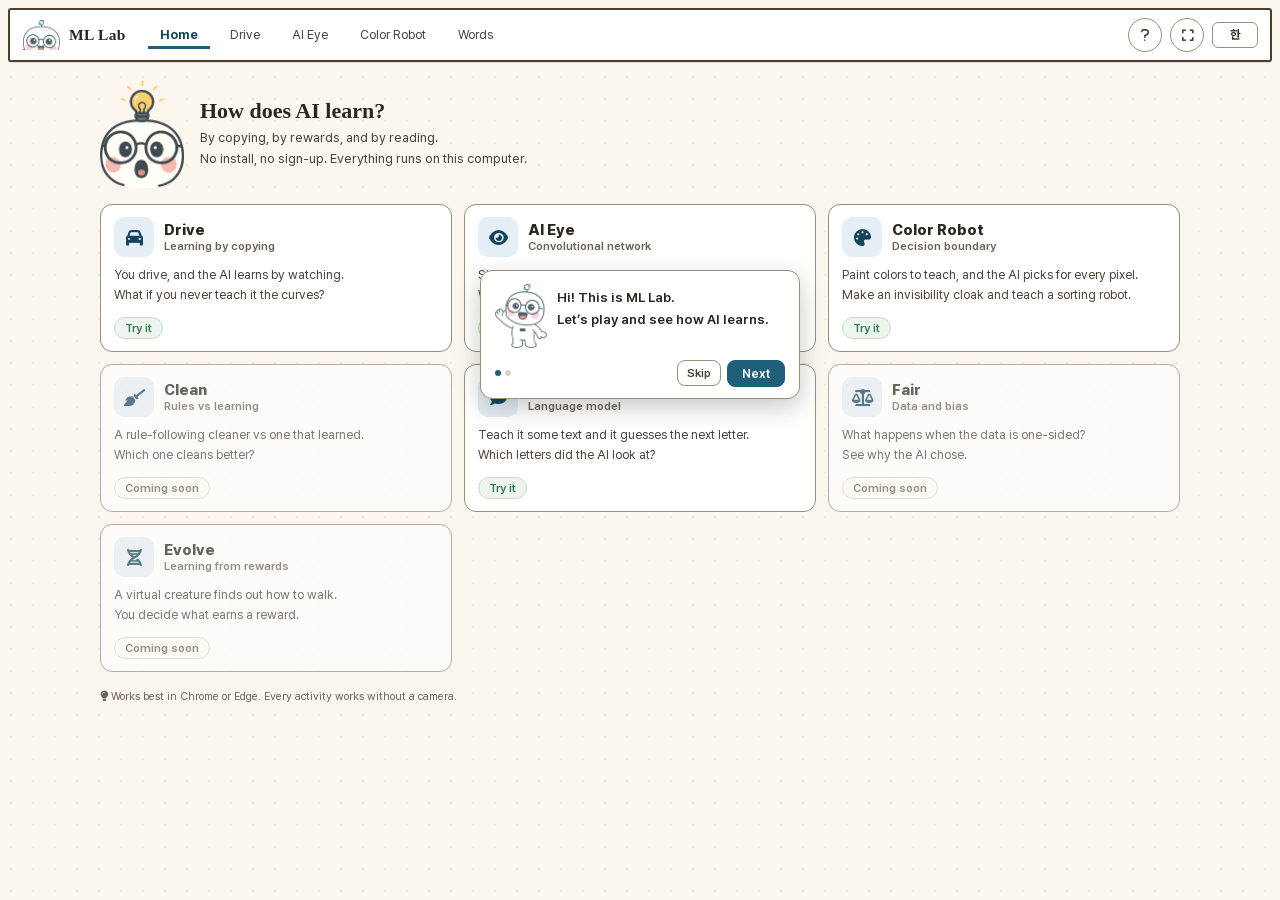
==== index.html @ a1c7fb1b "색 로봇 활동: 칠해서 가르치면 AI가 픽셀마다 골라요 (결정 경계) - 사진 위에 붓으로 종류를 칠하면 칠한 픽셀의 RGB 가 예시가 된다.   가까운 이웃(k) / 작은 신경망" ====
<!DOCTYPE html>
<html lang="ko">
<head>
<meta charset="utf-8">
<meta name="viewport" content="width=device-width,initial-scale=1">
<title>ML Lab — 홈</title>
<meta name="description" content="AI가 어떻게 배우는지 브라우저에서 바로 해 보는 수업용 웹앱이에요.">
<link rel="icon" type="image/png" href="assets/img/favicon.png">
<link rel="manifest" href="manifest.webmanifest">
<meta name="theme-color" content="#FBF7EF">
<link rel="stylesheet" href="assets/fonts/pretendard.css?v=1">
<link rel="stylesheet" href="css/all.min.css?v=1">
<link rel="stylesheet" href="css/themaker-ui.css?v=1">
<link rel="stylesheet" href="css/app.css?v=4">
</head>
<body>

<header data-tab="index.html"></header>

<div class="home">
  <div class="home-in">
    <div class="hero">
      <img src="assets/img/pibo-idea.png" alt="">
      <div>
        <h2>AI는 어떻게 배울까요?</h2>
        <p>따라 하며 배우고, 상을 받으며 배우고, 글을 읽으며 배워요.<br>
          설치도 가입도 없어요. 모든 계산은 이 컴퓨터 안에서 해요.</p>
      </div>
    </div>

    <div id="actGrid">
      <a class="pan act" href="drive.html">
        <div class="pb">
          <div class="top"><span class="ic"><i class="fa-solid fa-car"></i></span>
            <div><div class="tt">운전</div><div class="sub">따라 배우기</div></div></div>
          <div class="ds">내가 운전하면 AI가 보고 따라 배워요.<br>커브만 가르치지 않으면 어떻게 될까요?</div>
          <div class="ft"><span class="badge ok">해 보기</span></div>
        </div>
      </a>
      <a class="pan act" href="eye.html">
        <div class="pb">
          <div class="top"><span class="ic"><i class="fa-solid fa-eye"></i></span>
            <div><div class="tt">AI 눈</div><div class="sub">합성곱 신경망</div></div></div>
          <div class="ds">그림을 보여 주면 AI가 처음부터 눈을 만들어요.<br>AI는 그림에서 무엇을 찾을까요?</div>
          <div class="ft"><span class="badge ok">해 보기</span></div>
        </div>
      </a>
      <a class="pan act" href="color.html">
        <div class="pb">
          <div class="top"><span class="ic"><i class="fa-solid fa-palette"></i></span>
            <div><div class="tt">색 로봇</div><div class="sub">결정 경계</div></div></div>
          <div class="ds">색을 칠해 가르치면 AI가 픽셀마다 골라요.<br>투명 망토를 만들고, 색 고르기 로봇도 가르쳐요.</div>
          <div class="ft"><span class="badge ok">해 보기</span></div>
        </div>
      </a>
      <a class="pan act soon" href="cleaner.html">
        <div class="pb">
          <div class="top"><span class="ic"><i class="fa-solid fa-broom"></i></span>
            <div><div class="tt">청소</div><div class="sub">규칙 vs 학습</div></div></div>
          <div class="ds">규칙대로 도는 청소기와 스스로 배운 청소기.<br>누가 더 깨끗이 치울까요?</div>
          <div class="ft"><span class="badge">준비 중</span></div>
        </div>
      </a>
      <a class="pan act" href="word.html">
        <div class="pb">
          <div class="top"><span class="ic"><i class="fa-solid fa-comment-dots"></i></span>
            <div><div class="tt">문장</div><div class="sub">언어모델</div></div></div>
          <div class="ds">글을 가르치면 AI가 다음 글자를 맞혀요.<br>AI는 어느 글자를 보고 골랐을까요?</div>
          <div class="ft"><span class="badge ok">해 보기</span></div>
        </div>
      </a>
      <a class="pan act soon" href="fair.html">
        <div class="pb">
          <div class="top"><span class="ic"><i class="fa-solid fa-scale-balanced"></i></span>
            <div><div class="tt">공정</div><div class="sub">데이터와 편향</div></div></div>
          <div class="ds">한쪽 데이터만 많으면 AI는 어떻게 판단할까요?<br>AI가 고른 까닭도 봐요.</div>
          <div class="ft"><span class="badge">준비 중</span></div>
        </div>
      </a>
      <a class="pan act soon" href="evolve.html">
        <div class="pb">
          <div class="top"><span class="ic"><i class="fa-solid fa-dna"></i></span>
            <div><div class="tt">진화</div><div class="sub">상 주며 배우기</div></div></div>
          <div class="ds">가상 생물이 걷는 법을 스스로 찾아요.<br>무엇에 상을 줄지 내가 정해요.</div>
          <div class="ft"><span class="badge">준비 중</span></div>
        </div>
      </a>
    </div>

    <div class="hint home-note">
      <i class="fa-solid fa-lightbulb"></i> 크롬·엣지에서 가장 잘 돌아가요. 카메라가 없어도 모든 활동을 할 수 있어요.
    </div>
  </div>
</div>

<div id="toast"></div>

<script src="lib/nav.js?v=4"></script>
<script src="lib/i18n.js?v=4"></script>
<script src="lib/tour.js?v=4"></script>
</body>
</html>
---- assets/fonts/pretendard.css ----
/*
Copyright (c) 2021 Kil Hyung-jin, with Reserved Font Name Pretendard.
https://github.com/orioncactus/pretendard

This Font Software is licensed under the SIL Open Font License, Version 1.1.
This license is copied below, and is also available with a FAQ at:
http://scripts.sil.org/OFL
*/
/* [0] */
@font-face {
	font-family: 'Pretendard Variable';
	font-style: normal;
	font-display: swap;
	font-weight: 45 920;
	src: url(./woff2-dynamic-subset/PretendardVariable.subset.0.woff2) format('woff2-variations');
	unicode-range: U+f9ca-fa0b, U+ff03-ff05, U+ff07, U+ff0a-ff0b, U+ff0d-ff19, U+ff1b, U+ff1d, U+ff20-ff5b, U+ff5d, U+ffe0-ffe3, U+ffe5-ffe6;
}

/* [1] */
@font-face {
	font-family: 'Pretendard Variable';
	font-style: normal;
	font-display: swap;
	font-weight: 45 920;
	src: url(./woff2-dynamic-subset/PretendardVariable.subset.1.woff2) format('woff2-variations');
	unicode-range: U+d723-d728, U+d72a-d733, U+d735-d748, U+d74a-d74f, U+d752-d753, U+d755-d757, U+d75a-d75f, U+d762-d764, U+d766-d768, U+d76a-d76b, U+d76d-d76f, U+d771-d787, U+d789-d78b, U+d78d-d78f, U+d791-d797, U+d79a, U+d79c, U+d79e-d7a3, U+f900-f909, U+f90b-f92e;
}

/* [2] */
@font-face {
	font-family: 'Pretendard Variable';
	font-style: normal;
	font-display: swap;
	font-weight: 45 920;
	src: url(./woff2-dynamic-subset/PretendardVariable.subset.2.woff2) format('woff2-variations');
	unicode-range: U+d679-d68b, U+d68e-d69e, U+d6a0, U+d6a2-d6a7, U+d6a9-d6c3, U+d6c6-d6c7, U+d6c9-d6cb, U+d6cd-d6d3, U+d6d5-d6d6, U+d6d8-d6e3, U+d6e5-d6e7, U+d6e9-d6fb, U+d6fd-d717, U+d719-d71f, U+d721-d722;
}

/* [3] */
@font-face {
	font-family: 'Pretendard Variable';
	font-style: normal;
	font-display: swap;
	font-weight: 45 920;
	src: url(./woff2-dynamic-subset/PretendardVariable.subset.3.woff2) format('woff2-variations');
	unicode-range: U+d5bc-d5c7, U+d5ca-d5cb, U+d5cd-d5cf, U+d5d1-d5d7, U+d5d9-d5da, U+d5dc, U+d5de-d5e3, U+d5e6-d5e7, U+d5e9-d5eb, U+d5ed-d5f6, U+d5f8, U+d5fa-d5ff, U+d602-d603, U+d605-d607, U+d609-d60f, U+d612-d613, U+d616-d61b, U+d61d-d637, U+d63a-d63b, U+d63d-d63f, U+d641-d647, U+d64a-d64c, U+d64e-d653, U+d656-d657, U+d659-d65b, U+d65d-d666, U+d668, U+d66a-d678;
}

/* [4] */
@font-face {
	font-family: 'Pretendard Variable';
	font-style: normal;
	font-display: swap;
	font-weight: 45 920;
	src: url(./woff2-dynamic-subset/PretendardVariable.subset.4.woff2) format('woff2-variations');
	unicode-range: U+d507, U+d509-d50b, U+d50d-d513, U+d515-d53b, U+d53e-d53f, U+d541-d543, U+d545-d54c, U+d54e, U+d550, U+d552-d557, U+d55a-d55b, U+d55d-d55f, U+d561-d564, U+d566-d567, U+d56a, U+d56c, U+d56e-d573, U+d576-d577, U+d579-d583, U+d585-d586, U+d58a-d5a4, U+d5a6-d5bb;
}

/* [5] */
@font-face {
	font-family: 'Pretendard Variable';
	font-style: normal;
	font-display: swap;
	font-weight: 45 920;
	src: url(./woff2-dynamic-subset/PretendardVariable.subset.5.woff2) format('woff2-variations');
	unicode-range: U+d464-d477, U+d47a-d47b, U+d47d-d47f, U+d481-d487, U+d489-d48a, U+d48c, U+d48e-d4e7, U+d4e9-d503, U+d505-d506;
}

/* [6] */
@font-face {
	font-family: 'Pretendard Variable';
	font-style: normal;
	font-display: swap;
	font-weight: 45 920;
	src: url(./woff2-dynamic-subset/PretendardVariable.subset.6.woff2) format('woff2-variations');
	unicode-range: U+d3bf-d3c7, U+d3ca-d3cf, U+d3d1-d3eb, U+d3ee-d3ef, U+d3f1-d3f3, U+d3f5-d3fb, U+d3fd-d400, U+d402-d45b, U+d45d-d463;
}

/* [7] */
@font-face {
	font-family: 'Pretendard Variable';
	font-style: normal;
	font-display: swap;
	font-weight: 45 920;
	src: url(./woff2-dynamic-subset/PretendardVariable.subset.7.woff2) format('woff2-variations');
	unicode-range: U+d2ff, U+d302-d304, U+d306-d30b, U+d30f, U+d311-d313, U+d315-d31b, U+d31e, U+d322-d324, U+d326-d327, U+d32a-d32b, U+d32d-d32f, U+d331-d337, U+d339-d33c, U+d33e-d37b, U+d37e-d37f, U+d381-d383, U+d385-d38b, U+d38e-d390, U+d392-d397, U+d39a-d39b, U+d39d-d39f, U+d3a1-d3a7, U+d3a9-d3aa, U+d3ac, U+d3ae-d3b3, U+d3b5-d3b7, U+d3b9-d3bb, U+d3bd-d3be;
}

/* [8] */
@font-face {
	font-family: 'Pretendard Variable';
	font-style: normal;
	font-display: swap;
	font-weight: 45 920;
	src: url(./woff2-dynamic-subset/PretendardVariable.subset.8.woff2) format('woff2-variations');
	unicode-range: U+d257-d27f, U+d281-d29b, U+d29d-d29f, U+d2a1-d2ab, U+d2ad-d2b7, U+d2ba-d2bb, U+d2bd-d2bf, U+d2c1-d2c7, U+d2c9-d2ef, U+d2f2-d2f3, U+d2f5-d2f7, U+d2f9-d2fe;
}

/* [9] */
@font-face {
	font-family: 'Pretendard Variable';
	font-style: normal;
	font-display: swap;
	font-weight: 45 920;
	src: url(./woff2-dynamic-subset/PretendardVariable.subset.9.woff2) format('woff2-variations');
	unicode-range: U+d1b4, U+d1b6-d1f3, U+d1f5-d22b, U+d22e-d22f, U+d231-d233, U+d235-d23b, U+d23d-d240, U+d242-d256;
}

/* [10] */
@font-face {
	font-family: 'Pretendard Variable';
	font-style: normal;
	font-display: swap;
	font-weight: 45 920;
	src: url(./woff2-dynamic-subset/PretendardVariable.subset.10.woff2) format('woff2-variations');
	unicode-range: U+d105-d12f, U+d132-d133, U+d135-d137, U+d139-d13f, U+d141-d142, U+d144, U+d146-d14b, U+d14e-d14f, U+d151-d153, U+d155-d15b, U+d15e-d187, U+d189-d19f, U+d1a2-d1a3, U+d1a5-d1a7, U+d1a9-d1af, U+d1b2-d1b3;
}

/* [11] */
@font-face {
	font-family: 'Pretendard Variable';
	font-style: normal;
	font-display: swap;
	font-weight: 45 920;
	src: url(./woff2-dynamic-subset/PretendardVariable.subset.11.woff2) format('woff2-variations');
	unicode-range: U+d04b-d04f, U+d051-d057, U+d059-d06b, U+d06d-d06f, U+d071-d073, U+d075-d07b, U+d07e-d0a3, U+d0a6-d0a7, U+d0a9-d0ab, U+d0ad-d0b3, U+d0b6, U+d0b8, U+d0ba-d0bf, U+d0c2-d0c3, U+d0c5-d0c7, U+d0c9-d0cf, U+d0d2, U+d0d6-d0db, U+d0de-d0df, U+d0e1-d0e3, U+d0e5-d0eb, U+d0ee-d0f0, U+d0f2-d104;
}

/* [12] */
@font-face {
	font-family: 'Pretendard Variable';
	font-style: normal;
	font-display: swap;
	font-weight: 45 920;
	src: url(./woff2-dynamic-subset/PretendardVariable.subset.12.woff2) format('woff2-variations');
	unicode-range: U+cfa2-cfc3, U+cfc5-cfdf, U+cfe2-cfe3, U+cfe5-cfe7, U+cfe9-cff4, U+cff6-cffb, U+cffd-cfff, U+d001-d003, U+d005-d017, U+d019-d033, U+d036-d037, U+d039-d03b, U+d03d-d04a;
}

/* [13] */
@font-face {
	font-family: 'Pretendard Variable';
	font-style: normal;
	font-display: swap;
	font-weight: 45 920;
	src: url(./woff2-dynamic-subset/PretendardVariable.subset.13.woff2) format('woff2-variations');
	unicode-range: U+cef0-cef3, U+cef6, U+cef9-ceff, U+cf01-cf03, U+cf05-cf07, U+cf09-cf0f, U+cf11-cf12, U+cf14-cf1b, U+cf1d-cf1f, U+cf21-cf2f, U+cf31-cf53, U+cf56-cf57, U+cf59-cf5b, U+cf5d-cf63, U+cf66, U+cf68, U+cf6a-cf6f, U+cf71-cf84, U+cf86-cf8b, U+cf8d-cfa1;
}

/* [14] */
@font-face {
	font-family: 'Pretendard Variable';
	font-style: normal;
	font-display: swap;
	font-weight: 45 920;
	src: url(./woff2-dynamic-subset/PretendardVariable.subset.14.woff2) format('woff2-variations');
	unicode-range: U+ce3c-ce57, U+ce5a-ce5b, U+ce5d-ce5f, U+ce61-ce67, U+ce6a, U+ce6c, U+ce6e-ce73, U+ce76-ce77, U+ce79-ce7b, U+ce7d-ce83, U+ce85-ce88, U+ce8a-ce8f, U+ce91-ce93, U+ce95-ce97, U+ce99-ce9f, U+cea2, U+cea4-ceab, U+cead-cee3, U+cee6-cee7, U+cee9-ceeb, U+ceed-ceef;
}

/* [15] */
@font-face {
	font-family: 'Pretendard Variable';
	font-style: normal;
	font-display: swap;
	font-weight: 45 920;
	src: url(./woff2-dynamic-subset/PretendardVariable.subset.15.woff2) format('woff2-variations');
	unicode-range: U+cd92-cd93, U+cd96-cd97, U+cd99-cd9b, U+cd9d-cda3, U+cda6-cda8, U+cdaa-cdaf, U+cdb1-cdc3, U+cdc5-cdcb, U+cdcd-cde7, U+cde9-ce03, U+ce05-ce1f, U+ce22-ce34, U+ce36-ce3b;
}

/* [16] */
@font-face {
	font-family: 'Pretendard Variable';
	font-style: normal;
	font-display: swap;
	font-weight: 45 920;
	src: url(./woff2-dynamic-subset/PretendardVariable.subset.16.woff2) format('woff2-variations');
	unicode-range: U+ccef-cd07, U+cd0a-cd0b, U+cd0d-cd1a, U+cd1c, U+cd1e-cd2b, U+cd2d-cd5b, U+cd5d-cd77, U+cd79-cd91;
}

/* [17] */
@font-face {
	font-family: 'Pretendard Variable';
	font-style: normal;
	font-display: swap;
	font-weight: 45 920;
	src: url(./woff2-dynamic-subset/PretendardVariable.subset.17.woff2) format('woff2-variations');
	unicode-range: U+cc3f-cc43, U+cc46-cc47, U+cc49-cc4b, U+cc4d-cc53, U+cc55-cc58, U+cc5a-cc5f, U+cc61-cc97, U+cc9a-cc9b, U+cc9d-cc9f, U+cca1-cca7, U+ccaa, U+ccac, U+ccae-ccb3, U+ccb6-ccb7, U+ccb9-ccbb, U+ccbd-cccf, U+ccd1-cce3, U+cce5-ccee;
}

/* [18] */
@font-face {
	font-family: 'Pretendard Variable';
	font-style: normal;
	font-display: swap;
	font-weight: 45 920;
	src: url(./woff2-dynamic-subset/PretendardVariable.subset.18.woff2) format('woff2-variations');
	unicode-range: U+cb91-cbd3, U+cbd5-cbe3, U+cbe5-cc0b, U+cc0e-cc0f, U+cc11-cc13, U+cc15-cc1b, U+cc1d-cc20, U+cc23-cc27, U+cc2a-cc2b, U+cc2d, U+cc2f, U+cc31-cc37, U+cc3a, U+cc3c;
}

/* [19] */
@font-face {
	font-family: 'Pretendard Variable';
	font-style: normal;
	font-display: swap;
	font-weight: 45 920;
	src: url(./woff2-dynamic-subset/PretendardVariable.subset.19.woff2) format('woff2-variations');
	unicode-range: U+caf4-cb47, U+cb4a-cb90;
}

/* [20] */
@font-face {
	font-family: 'Pretendard Variable';
	font-style: normal;
	font-display: swap;
	font-weight: 45 920;
	src: url(./woff2-dynamic-subset/PretendardVariable.subset.20.woff2) format('woff2-variations');
	unicode-range: U+ca4a-ca4b, U+ca4e-ca4f, U+ca51-ca53, U+ca55-ca5b, U+ca5d-ca60, U+ca62-ca83, U+ca85-cabb, U+cabe-cabf, U+cac1-cac3, U+cac5-cacb, U+cacd-cad0, U+cad2, U+cad4-cad8, U+cada-caf3;
}

/* [21] */
@font-face {
	font-family: 'Pretendard Variable';
	font-style: normal;
	font-display: swap;
	font-weight: 45 920;
	src: url(./woff2-dynamic-subset/PretendardVariable.subset.21.woff2) format('woff2-variations');
	unicode-range: U+c996-c997, U+c99a-c99c, U+c99e-c9bf, U+c9c2-c9c3, U+c9c5-c9c7, U+c9c9-c9cf, U+c9d2, U+c9d4, U+c9d7-c9d8, U+c9db, U+c9de-c9df, U+c9e1-c9e3, U+c9e5-c9e6, U+c9e8-c9eb, U+c9ee-c9f0, U+c9f2-c9f7, U+c9f9-ca0b, U+ca0d-ca28, U+ca2a-ca49;
}

/* [22] */
@font-face {
	font-family: 'Pretendard Variable';
	font-style: normal;
	font-display: swap;
	font-weight: 45 920;
	src: url(./woff2-dynamic-subset/PretendardVariable.subset.22.woff2) format('woff2-variations');
	unicode-range: U+c8e9-c8f4, U+c8f6-c8fb, U+c8fe-c8ff, U+c901-c903, U+c905-c90b, U+c90e-c910, U+c912-c917, U+c919-c92b, U+c92d-c94f, U+c951-c953, U+c955-c96b, U+c96d-c973, U+c975-c987, U+c98a-c98b, U+c98d-c98f, U+c991-c995;
}

/* [23] */
@font-face {
	font-family: 'Pretendard Variable';
	font-style: normal;
	font-display: swap;
	font-weight: 45 920;
	src: url(./woff2-dynamic-subset/PretendardVariable.subset.23.woff2) format('woff2-variations');
	unicode-range: U+c841-c84b, U+c84d-c86f, U+c872-c873, U+c875-c877, U+c879-c87f, U+c882-c884, U+c887-c88a, U+c88d-c8c3, U+c8c5-c8df, U+c8e1-c8e8;
}

/* [24] */
@font-face {
	font-family: 'Pretendard Variable';
	font-style: normal;
	font-display: swap;
	font-weight: 45 920;
	src: url(./woff2-dynamic-subset/PretendardVariable.subset.24.woff2) format('woff2-variations');
	unicode-range: U+c779-c77b, U+c77e-c782, U+c786, U+c78b, U+c78d, U+c78f, U+c792-c793, U+c795, U+c797, U+c799-c79f, U+c7a2, U+c7a7-c7ab, U+c7ae-c7bb, U+c7bd-c7c0, U+c7c2-c7c7, U+c7c9-c7dc, U+c7de-c7ff, U+c802-c803, U+c805-c807, U+c809, U+c80b-c80f, U+c812, U+c814, U+c817-c81b, U+c81e-c81f, U+c821-c823, U+c825-c82e, U+c830-c837, U+c839-c83b, U+c83d-c840;
}

/* [25] */
@font-face {
	font-family: 'Pretendard Variable';
	font-style: normal;
	font-display: swap;
	font-weight: 45 920;
	src: url(./woff2-dynamic-subset/PretendardVariable.subset.25.woff2) format('woff2-variations');
	unicode-range: U+c6bb-c6bf, U+c6c2, U+c6c4, U+c6c6-c6cb, U+c6ce-c6cf, U+c6d1-c6d3, U+c6d5-c6db, U+c6dd-c6df, U+c6e1-c6e7, U+c6e9-c6eb, U+c6ed-c6ef, U+c6f1-c6f8, U+c6fa-c703, U+c705-c707, U+c709-c70b, U+c70d-c716, U+c718, U+c71a-c71f, U+c722-c723, U+c725-c727, U+c729-c734, U+c736-c73b, U+c73e-c73f, U+c741-c743, U+c745-c74b, U+c74e-c750, U+c752-c757, U+c759-c773, U+c776-c777;
}

/* [26] */
@font-face {
	font-family: 'Pretendard Variable';
	font-style: normal;
	font-display: swap;
	font-weight: 45 920;
	src: url(./woff2-dynamic-subset/PretendardVariable.subset.26.woff2) format('woff2-variations');
	unicode-range: U+c5f5-c5fb, U+c5fe, U+c602-c605, U+c607, U+c609-c60f, U+c611-c61a, U+c61c-c623, U+c626-c627, U+c629-c62b, U+c62d, U+c62f-c632, U+c636, U+c638, U+c63a-c63f, U+c642-c643, U+c645-c647, U+c649-c652, U+c656-c65b, U+c65d-c65f, U+c661-c663, U+c665-c677, U+c679-c67b, U+c67d-c693, U+c696-c697, U+c699-c69b, U+c69d-c6a3, U+c6a6, U+c6a8, U+c6aa-c6af, U+c6b2-c6b3, U+c6b5-c6b7, U+c6b9-c6ba;
}

/* [27] */
@font-face {
	font-family: 'Pretendard Variable';
	font-style: normal;
	font-display: swap;
	font-weight: 45 920;
	src: url(./woff2-dynamic-subset/PretendardVariable.subset.27.woff2) format('woff2-variations');
	unicode-range: U+c517-c527, U+c52a-c52b, U+c52d-c52f, U+c531-c538, U+c53a, U+c53c, U+c53e-c543, U+c546-c547, U+c54b, U+c54d-c552, U+c556, U+c55a-c55b, U+c55d, U+c55f, U+c562-c563, U+c565-c567, U+c569-c56f, U+c572, U+c574, U+c576-c57b, U+c57e-c57f, U+c581-c583, U+c585-c586, U+c588-c58b, U+c58e, U+c590, U+c592-c596, U+c599-c5b3, U+c5b6-c5b7, U+c5ba, U+c5be-c5c3, U+c5ca-c5cb, U+c5cd, U+c5cf, U+c5d2-c5d3, U+c5d5-c5d7, U+c5d9-c5df, U+c5e1-c5e2, U+c5e4, U+c5e6-c5eb, U+c5ef, U+c5f1-c5f3;
}

/* [28] */
@font-face {
	font-family: 'Pretendard Variable';
	font-style: normal;
	font-display: swap;
	font-weight: 45 920;
	src: url(./woff2-dynamic-subset/PretendardVariable.subset.28.woff2) format('woff2-variations');
	unicode-range: U+c475-c4ef, U+c4f2-c4f3, U+c4f5-c4f7, U+c4f9-c4ff, U+c502-c50b, U+c50d-c516;
}

/* [29] */
@font-face {
	font-family: 'Pretendard Variable';
	font-style: normal;
	font-display: swap;
	font-weight: 45 920;
	src: url(./woff2-dynamic-subset/PretendardVariable.subset.29.woff2) format('woff2-variations');
	unicode-range: U+c3d0-c3d7, U+c3da-c3db, U+c3dd-c3de, U+c3e1-c3ec, U+c3ee-c3f3, U+c3f5-c42b, U+c42d-c463, U+c466-c474;
}

/* [30] */
@font-face {
	font-family: 'Pretendard Variable';
	font-style: normal;
	font-display: swap;
	font-weight: 45 920;
	src: url(./woff2-dynamic-subset/PretendardVariable.subset.30.woff2) format('woff2-variations');
	unicode-range: U+c32b-c367, U+c36a-c36b, U+c36d-c36f, U+c371-c377, U+c37a-c37b, U+c37e-c383, U+c385-c387, U+c389-c3cf;
}

/* [31] */
@font-face {
	font-family: 'Pretendard Variable';
	font-style: normal;
	font-display: swap;
	font-weight: 45 920;
	src: url(./woff2-dynamic-subset/PretendardVariable.subset.31.woff2) format('woff2-variations');
	unicode-range: U+c26a-c26b, U+c26d-c26f, U+c271-c273, U+c275-c27b, U+c27e-c287, U+c289-c28f, U+c291-c297, U+c299-c29a, U+c29c-c2a3, U+c2a5-c2a7, U+c2a9-c2ab, U+c2ad-c2b3, U+c2b6, U+c2b8, U+c2ba-c2bb, U+c2bd-c2db, U+c2de-c2df, U+c2e1-c2e2, U+c2e5-c2ea, U+c2ee, U+c2f0, U+c2f2-c2f5, U+c2f7, U+c2fa-c2fb, U+c2fd-c2ff, U+c301-c307, U+c309-c30c, U+c30e-c312, U+c315-c323, U+c325-c328, U+c32a;
}

/* [32] */
@font-face {
	font-family: 'Pretendard Variable';
	font-style: normal;
	font-display: swap;
	font-weight: 45 920;
	src: url(./woff2-dynamic-subset/PretendardVariable.subset.32.woff2) format('woff2-variations');
	unicode-range: U+c1bc-c1c3, U+c1c5-c1df, U+c1e1-c1fb, U+c1fd-c203, U+c205-c20c, U+c20e, U+c210-c217, U+c21a-c21b, U+c21d-c21e, U+c221-c227, U+c229-c22a, U+c22c, U+c22e, U+c230, U+c233-c24f, U+c251-c257, U+c259-c269;
}

/* [33] */
@font-face {
	font-family: 'Pretendard Variable';
	font-style: normal;
	font-display: swap;
	font-weight: 45 920;
	src: url(./woff2-dynamic-subset/PretendardVariable.subset.33.woff2) format('woff2-variations');
	unicode-range: U+c101-c11b, U+c11f, U+c121-c123, U+c125-c12b, U+c12e, U+c132-c137, U+c13a-c13b, U+c13d-c13f, U+c141-c147, U+c14a, U+c14c-c153, U+c155-c157, U+c159-c15b, U+c15d-c166, U+c169-c16f, U+c171-c177, U+c179-c18b, U+c18e-c18f, U+c191-c193, U+c195-c19b, U+c19d-c19e, U+c1a0, U+c1a2-c1a4, U+c1a6-c1bb;
}

/* [34] */
@font-face {
	font-family: 'Pretendard Variable';
	font-style: normal;
	font-display: swap;
	font-weight: 45 920;
	src: url(./woff2-dynamic-subset/PretendardVariable.subset.34.woff2) format('woff2-variations');
	unicode-range: U+c049-c057, U+c059-c05b, U+c05d-c05f, U+c061-c067, U+c069-c08f, U+c091-c0ab, U+c0ae-c0af, U+c0b1-c0b3, U+c0b5, U+c0b7-c0bb, U+c0be, U+c0c2-c0c7, U+c0ca-c0cb, U+c0cd-c0cf, U+c0d1-c0d7, U+c0d9-c0da, U+c0dc, U+c0de-c0e3, U+c0e5-c0eb, U+c0ed-c0f3, U+c0f6, U+c0f8, U+c0fa-c0ff;
}

/* [35] */
@font-face {
	font-family: 'Pretendard Variable';
	font-style: normal;
	font-display: swap;
	font-weight: 45 920;
	src: url(./woff2-dynamic-subset/PretendardVariable.subset.35.woff2) format('woff2-variations');
	unicode-range: U+bfa7-bfaf, U+bfb1-bfc4, U+bfc6-bfcb, U+bfce-bfcf, U+bfd1-bfd3, U+bfd5-bfdb, U+bfdd-c048;
}

/* [36] */
@font-face {
	font-family: 'Pretendard Variable';
	font-style: normal;
	font-display: swap;
	font-weight: 45 920;
	src: url(./woff2-dynamic-subset/PretendardVariable.subset.36.woff2) format('woff2-variations');
	unicode-range: U+bf07, U+bf09-bf3f, U+bf41-bf4f, U+bf52-bf54, U+bf56-bfa6;
}

/* [37] */
@font-face {
	font-family: 'Pretendard Variable';
	font-style: normal;
	font-display: swap;
	font-weight: 45 920;
	src: url(./woff2-dynamic-subset/PretendardVariable.subset.37.woff2) format('woff2-variations');
	unicode-range: U+be56, U+be58, U+be5c-be5f, U+be62-be63, U+be65-be67, U+be69-be74, U+be76-be7b, U+be7e-be7f, U+be81-be8e, U+be90, U+be92-bea7, U+bea9-becf, U+bed2-bed3, U+bed5-bed6, U+bed9-bee3, U+bee6-bf06;
}

/* [38] */
@font-face {
	font-family: 'Pretendard Variable';
	font-style: normal;
	font-display: swap;
	font-weight: 45 920;
	src: url(./woff2-dynamic-subset/PretendardVariable.subset.38.woff2) format('woff2-variations');
	unicode-range: U+bdb0-bdd3, U+bdd5-bdef, U+bdf1-be0b, U+be0d-be0f, U+be11-be13, U+be15-be43, U+be46-be47, U+be49-be4b, U+be4d-be53;
}

/* [39] */
@font-face {
	font-family: 'Pretendard Variable';
	font-style: normal;
	font-display: swap;
	font-weight: 45 920;
	src: url(./woff2-dynamic-subset/PretendardVariable.subset.39.woff2) format('woff2-variations');
	unicode-range: U+bd03, U+bd06, U+bd08, U+bd0a-bd0f, U+bd11-bd22, U+bd25-bd47, U+bd49-bd58, U+bd5a-bd7f, U+bd82-bd83, U+bd85-bd87, U+bd8a-bd8f, U+bd91-bd92, U+bd94, U+bd96-bd98, U+bd9a-bdaf;
}

/* [40] */
@font-face {
	font-family: 'Pretendard Variable';
	font-style: normal;
	font-display: swap;
	font-weight: 45 920;
	src: url(./woff2-dynamic-subset/PretendardVariable.subset.40.woff2) format('woff2-variations');
	unicode-range: U+bc4e-bc83, U+bc86-bc87, U+bc89-bc8b, U+bc8d-bc93, U+bc96, U+bc98, U+bc9b-bc9f, U+bca2-bca3, U+bca5-bca7, U+bca9-bcb2, U+bcb4-bcbb, U+bcbe-bcbf, U+bcc1-bcc3, U+bcc5-bccc, U+bcce-bcd0, U+bcd2-bcd4, U+bcd6-bcf3, U+bcf7, U+bcf9-bcfb, U+bcfd-bd02;
}

/* [41] */
@font-face {
	font-family: 'Pretendard Variable';
	font-style: normal;
	font-display: swap;
	font-weight: 45 920;
	src: url(./woff2-dynamic-subset/PretendardVariable.subset.41.woff2) format('woff2-variations');
	unicode-range: U+bb90-bba3, U+bba5-bbab, U+bbad-bbbf, U+bbc1-bbf7, U+bbfa-bbfb, U+bbfd-bbfe, U+bc01-bc07, U+bc09-bc0a, U+bc0e, U+bc10, U+bc12-bc13, U+bc17, U+bc19-bc1a, U+bc1e, U+bc20-bc23, U+bc26, U+bc28, U+bc2a-bc2c, U+bc2e-bc2f, U+bc32-bc33, U+bc35-bc37, U+bc39-bc3f, U+bc41-bc42, U+bc44, U+bc46-bc48, U+bc4a-bc4d;
}

/* [42] */
@font-face {
	font-family: 'Pretendard Variable';
	font-style: normal;
	font-display: swap;
	font-weight: 45 920;
	src: url(./woff2-dynamic-subset/PretendardVariable.subset.42.woff2) format('woff2-variations');
	unicode-range: U+bae6-bafb, U+bafd-bb17, U+bb19-bb33, U+bb37, U+bb39-bb3a, U+bb3d-bb43, U+bb45-bb46, U+bb48, U+bb4a-bb4f, U+bb51-bb53, U+bb55-bb57, U+bb59-bb62, U+bb64-bb8f;
}

/* [43] */
@font-face {
	font-family: 'Pretendard Variable';
	font-style: normal;
	font-display: swap;
	font-weight: 45 920;
	src: url(./woff2-dynamic-subset/PretendardVariable.subset.43.woff2) format('woff2-variations');
	unicode-range: U+ba30-ba37, U+ba3a-ba3b, U+ba3d-ba3f, U+ba41-ba47, U+ba49-ba4a, U+ba4c, U+ba4e-ba53, U+ba56-ba57, U+ba59-ba5b, U+ba5d-ba63, U+ba65-ba66, U+ba68-ba6f, U+ba71-ba73, U+ba75-ba77, U+ba79-ba84, U+ba86, U+ba88-baa7, U+baaa, U+baad-baaf, U+bab1-bab7, U+baba, U+babc, U+babe-bae5;
}

/* [44] */
@font-face {
	font-family: 'Pretendard Variable';
	font-style: normal;
	font-display: swap;
	font-weight: 45 920;
	src: url(./woff2-dynamic-subset/PretendardVariable.subset.44.woff2) format('woff2-variations');
	unicode-range: U+b96e-b973, U+b976-b977, U+b979-b97b, U+b97d-b983, U+b986, U+b988, U+b98a-b98d, U+b98f-b9ab, U+b9ae-b9af, U+b9b1-b9b3, U+b9b5-b9bb, U+b9be, U+b9c0, U+b9c2-b9c7, U+b9ca-b9cb, U+b9cd, U+b9d2-b9d7, U+b9da, U+b9dc, U+b9df-b9e0, U+b9e2, U+b9e6-b9e7, U+b9e9-b9f3, U+b9f6, U+b9f8, U+b9fb-ba2f;
}

/* [45] */
@font-face {
	font-family: 'Pretendard Variable';
	font-style: normal;
	font-display: swap;
	font-weight: 45 920;
	src: url(./woff2-dynamic-subset/PretendardVariable.subset.45.woff2) format('woff2-variations');
	unicode-range: U+b8bf-b8cb, U+b8cd-b8e0, U+b8e2-b8e7, U+b8ea-b8eb, U+b8ed-b8ef, U+b8f1-b8f7, U+b8fa, U+b8fc, U+b8fe-b903, U+b905-b917, U+b919-b91f, U+b921-b93b, U+b93d-b957, U+b95a-b95b, U+b95d-b95f, U+b961-b967, U+b969-b96c;
}

/* [46] */
@font-face {
	font-family: 'Pretendard Variable';
	font-style: normal;
	font-display: swap;
	font-weight: 45 920;
	src: url(./woff2-dynamic-subset/PretendardVariable.subset.46.woff2) format('woff2-variations');
	unicode-range: U+b80d-b80f, U+b811-b817, U+b81a, U+b81c-b823, U+b826-b827, U+b829-b82b, U+b82d-b833, U+b836, U+b83a-b83f, U+b841-b85b, U+b85e-b85f, U+b861-b863, U+b865-b86b, U+b86e, U+b870, U+b872-b8af, U+b8b1-b8be;
}

/* [47] */
@font-face {
	font-family: 'Pretendard Variable';
	font-style: normal;
	font-display: swap;
	font-weight: 45 920;
	src: url(./woff2-dynamic-subset/PretendardVariable.subset.47.woff2) format('woff2-variations');
	unicode-range: U+b74d-b75f, U+b761-b763, U+b765-b774, U+b776-b77b, U+b77e-b77f, U+b781-b783, U+b785-b78b, U+b78e, U+b792-b796, U+b79a-b79b, U+b79d-b7a7, U+b7aa, U+b7ae-b7b3, U+b7b6-b7c8, U+b7ca-b7eb, U+b7ee-b7ef, U+b7f1-b7f3, U+b7f5-b7fb, U+b7fe, U+b802-b806, U+b80a-b80b;
}

/* [48] */
@font-face {
	font-family: 'Pretendard Variable';
	font-style: normal;
	font-display: swap;
	font-weight: 45 920;
	src: url(./woff2-dynamic-subset/PretendardVariable.subset.48.woff2) format('woff2-variations');
	unicode-range: U+b6a7-b6aa, U+b6ac-b6b0, U+b6b2-b6ef, U+b6f1-b727, U+b72a-b72b, U+b72d-b72e, U+b731-b737, U+b739-b73a, U+b73c-b743, U+b745-b74c;
}

/* [49] */
@font-face {
	font-family: 'Pretendard Variable';
	font-style: normal;
	font-display: swap;
	font-weight: 45 920;
	src: url(./woff2-dynamic-subset/PretendardVariable.subset.49.woff2) format('woff2-variations');
	unicode-range: U+b605-b60f, U+b612-b617, U+b619-b624, U+b626-b69b, U+b69e-b6a3, U+b6a5-b6a6;
}

/* [50] */
@font-face {
	font-family: 'Pretendard Variable';
	font-style: normal;
	font-display: swap;
	font-weight: 45 920;
	src: url(./woff2-dynamic-subset/PretendardVariable.subset.50.woff2) format('woff2-variations');
	unicode-range: U+b55f, U+b562-b583, U+b585-b59f, U+b5a2-b5a3, U+b5a5-b5a7, U+b5a9-b5b2, U+b5b5-b5ba, U+b5bd-b604;
}

/* [51] */
@font-face {
	font-family: 'Pretendard Variable';
	font-style: normal;
	font-display: swap;
	font-weight: 45 920;
	src: url(./woff2-dynamic-subset/PretendardVariable.subset.51.woff2) format('woff2-variations');
	unicode-range: U+b4a5-b4b6, U+b4b8-b4bf, U+b4c1-b4c7, U+b4c9-b4db, U+b4de-b4df, U+b4e1-b4e2, U+b4e5-b4eb, U+b4ee, U+b4f0, U+b4f2-b513, U+b516-b517, U+b519-b51a, U+b51d-b523, U+b526, U+b528, U+b52b-b52f, U+b532-b533, U+b535-b537, U+b539-b53f, U+b541-b544, U+b546-b54b, U+b54d-b54f, U+b551-b55b, U+b55d-b55e;
}

/* [52] */
@font-face {
	font-family: 'Pretendard Variable';
	font-style: normal;
	font-display: swap;
	font-weight: 45 920;
	src: url(./woff2-dynamic-subset/PretendardVariable.subset.52.woff2) format('woff2-variations');
	unicode-range: U+b3f8-b3fb, U+b3fd-b40f, U+b411-b417, U+b419-b41b, U+b41d-b41f, U+b421-b427, U+b42a-b42b, U+b42d-b44f, U+b452-b453, U+b455-b457, U+b459-b45f, U+b462-b464, U+b466-b46b, U+b46d-b47f, U+b481-b4a3;
}

/* [53] */
@font-face {
	font-family: 'Pretendard Variable';
	font-style: normal;
	font-display: swap;
	font-weight: 45 920;
	src: url(./woff2-dynamic-subset/PretendardVariable.subset.53.woff2) format('woff2-variations');
	unicode-range: U+b342-b353, U+b356-b357, U+b359-b35b, U+b35d-b35e, U+b360-b363, U+b366, U+b368, U+b36a-b36d, U+b36f, U+b372-b373, U+b375-b377, U+b379-b37f, U+b381-b382, U+b384, U+b386-b38b, U+b38d-b3c3, U+b3c6-b3c7, U+b3c9-b3ca, U+b3cd-b3d3, U+b3d6, U+b3d8, U+b3da-b3f7;
}

/* [54] */
@font-face {
	font-family: 'Pretendard Variable';
	font-style: normal;
	font-display: swap;
	font-weight: 45 920;
	src: url(./woff2-dynamic-subset/PretendardVariable.subset.54.woff2) format('woff2-variations');
	unicode-range: U+b27c-b283, U+b285-b28f, U+b292-b293, U+b295-b297, U+b29a-b29f, U+b2a1-b2a4, U+b2a7-b2a9, U+b2ab, U+b2ad-b2c7, U+b2ca-b2cb, U+b2cd-b2cf, U+b2d1-b2d7, U+b2da, U+b2dc, U+b2de-b2e3, U+b2e7, U+b2e9-b2ea, U+b2ef-b2f3, U+b2f6, U+b2f8, U+b2fa-b2fb, U+b2fd-b2fe, U+b302-b303, U+b305-b307, U+b309-b30f, U+b312, U+b316-b31b, U+b31d-b341;
}

/* [55] */
@font-face {
	font-family: 'Pretendard Variable';
	font-style: normal;
	font-display: swap;
	font-weight: 45 920;
	src: url(./woff2-dynamic-subset/PretendardVariable.subset.55.woff2) format('woff2-variations');
	unicode-range: U+b1d6-b1e7, U+b1e9-b1fc, U+b1fe-b203, U+b206-b207, U+b209-b20b, U+b20d-b213, U+b216-b21f, U+b221-b257, U+b259-b273, U+b275-b27b;
}

/* [56] */
@font-face {
	font-family: 'Pretendard Variable';
	font-style: normal;
	font-display: swap;
	font-weight: 45 920;
	src: url(./woff2-dynamic-subset/PretendardVariable.subset.56.woff2) format('woff2-variations');
	unicode-range: U+b120-b122, U+b126-b127, U+b129-b12b, U+b12d-b133, U+b136, U+b138, U+b13a-b13f, U+b142-b143, U+b145-b14f, U+b151-b153, U+b156-b157, U+b159-b177, U+b17a-b17b, U+b17d-b17f, U+b181-b187, U+b189-b18c, U+b18e-b191, U+b195-b1a7, U+b1a9-b1cb, U+b1cd-b1d5;
}

/* [57] */
@font-face {
	font-family: 'Pretendard Variable';
	font-style: normal;
	font-display: swap;
	font-weight: 45 920;
	src: url(./woff2-dynamic-subset/PretendardVariable.subset.57.woff2) format('woff2-variations');
	unicode-range: U+b05f-b07b, U+b07e-b07f, U+b081-b083, U+b085-b08b, U+b08d-b097, U+b09b, U+b09d-b09f, U+b0a2-b0a7, U+b0aa, U+b0b0, U+b0b2, U+b0b6-b0b7, U+b0b9-b0bb, U+b0bd-b0c3, U+b0c6-b0c7, U+b0ca-b0cf, U+b0d1-b0df, U+b0e1-b0e4, U+b0e6-b107, U+b10a-b10b, U+b10d-b10f, U+b111-b112, U+b114-b117, U+b119-b11a, U+b11c-b11f;
}

/* [58] */
@font-face {
	font-family: 'Pretendard Variable';
	font-style: normal;
	font-display: swap;
	font-weight: 45 920;
	src: url(./woff2-dynamic-subset/PretendardVariable.subset.58.woff2) format('woff2-variations');
	unicode-range: U+afac-afb7, U+afba-afbb, U+afbd-afbf, U+afc1-afc6, U+afca-afcc, U+afce-afd3, U+afd5-afe7, U+afe9-afef, U+aff1-b00b, U+b00d-b00f, U+b011-b013, U+b015-b01b, U+b01d-b027, U+b029-b043, U+b045-b047, U+b049, U+b04b, U+b04d-b052, U+b055-b056, U+b058-b05c, U+b05e;
}

/* [59] */
@font-face {
	font-family: 'Pretendard Variable';
	font-style: normal;
	font-display: swap;
	font-weight: 45 920;
	src: url(./woff2-dynamic-subset/PretendardVariable.subset.59.woff2) format('woff2-variations');
	unicode-range: U+af03-af07, U+af09-af2b, U+af2e-af33, U+af35-af3b, U+af3e-af40, U+af44-af47, U+af4a-af5c, U+af5e-af63, U+af65-af7f, U+af81-afab;
}

/* [60] */
@font-face {
	font-family: 'Pretendard Variable';
	font-style: normal;
	font-display: swap;
	font-weight: 45 920;
	src: url(./woff2-dynamic-subset/PretendardVariable.subset.60.woff2) format('woff2-variations');
	unicode-range: U+ae56-ae5b, U+ae5e-ae60, U+ae62-ae64, U+ae66-ae67, U+ae69-ae6b, U+ae6d-ae83, U+ae85-aebb, U+aebf, U+aec1-aec3, U+aec5-aecb, U+aece, U+aed0, U+aed2-aed7, U+aed9-aef3, U+aef5-af02;
}

/* [61] */
@font-face {
	font-family: 'Pretendard Variable';
	font-style: normal;
	font-display: swap;
	font-weight: 45 920;
	src: url(./woff2-dynamic-subset/PretendardVariable.subset.61.woff2) format('woff2-variations');
	unicode-range: U+ad9c-ada3, U+ada5-adbf, U+adc1-adc3, U+adc5-adc7, U+adc9-add2, U+add4-addb, U+addd-addf, U+ade1-ade3, U+ade5-adf7, U+adfa-adfb, U+adfd-adff, U+ae02-ae07, U+ae0a, U+ae0c, U+ae0e-ae13, U+ae15-ae2f, U+ae31-ae33, U+ae35-ae37, U+ae39-ae3f, U+ae42, U+ae44, U+ae46-ae49, U+ae4b, U+ae4f, U+ae51-ae53, U+ae55;
}

/* [62] */
@font-face {
	font-family: 'Pretendard Variable';
	font-style: normal;
	font-display: swap;
	font-weight: 45 920;
	src: url(./woff2-dynamic-subset/PretendardVariable.subset.62.woff2) format('woff2-variations');
	unicode-range: U+ace2-ace3, U+ace5-ace6, U+ace9-acef, U+acf2, U+acf4, U+acf7-acfb, U+acfe-acff, U+ad01-ad03, U+ad05-ad0b, U+ad0d-ad10, U+ad12-ad1b, U+ad1d-ad33, U+ad35-ad48, U+ad4a-ad4f, U+ad51-ad6b, U+ad6e-ad6f, U+ad71-ad72, U+ad77-ad7c, U+ad7e, U+ad80, U+ad82-ad87, U+ad89-ad8b, U+ad8d-ad8f, U+ad91-ad9b;
}

/* [63] */
@font-face {
	font-family: 'Pretendard Variable';
	font-style: normal;
	font-display: swap;
	font-weight: 45 920;
	src: url(./woff2-dynamic-subset/PretendardVariable.subset.63.woff2) format('woff2-variations');
	unicode-range: U+ac25-ac2c, U+ac2e, U+ac30, U+ac32-ac37, U+ac39-ac3f, U+ac41-ac4c, U+ac4e-ac6f, U+ac72-ac73, U+ac75-ac76, U+ac79-ac7f, U+ac82, U+ac84-ac88, U+ac8a-ac8b, U+ac8d-ac8f, U+ac91-ac93, U+ac95-ac9b, U+ac9d-ac9e, U+aca1-aca7, U+acab, U+acad-acaf, U+acb1-acb7, U+acba-acbb, U+acbe-acc0, U+acc2-acc3, U+acc5-acdf;
}

/* [64] */
@font-face {
	font-family: 'Pretendard Variable';
	font-style: normal;
	font-display: swap;
	font-weight: 45 920;
	src: url(./woff2-dynamic-subset/PretendardVariable.subset.64.woff2) format('woff2-variations');
	unicode-range: U+99df, U+99ed, U+99f1, U+99ff, U+9a01, U+9a08, U+9a0e-9a0f, U+9a19, U+9a2b, U+9a30, U+9a36-9a37, U+9a40, U+9a43, U+9a45, U+9a4d, U+9a55, U+9a57, U+9a5a-9a5b, U+9a5f, U+9a62, U+9a65, U+9a69-9a6a, U+9aa8, U+9ab8, U+9ad3, U+9ae5, U+9aee, U+9b1a, U+9b27, U+9b2a, U+9b31, U+9b3c, U+9b41-9b45, U+9b4f, U+9b54, U+9b5a, U+9b6f, U+9b8e, U+9b91, U+9b9f, U+9bab, U+9bae, U+9bc9, U+9bd6, U+9be4, U+9be8, U+9c0d, U+9c10, U+9c12, U+9c15, U+9c25, U+9c32, U+9c3b, U+9c47, U+9c49, U+9c57, U+9ce5, U+9ce7, U+9ce9, U+9cf3-9cf4, U+9cf6, U+9d09, U+9d1b, U+9d26, U+9d28, U+9d3b, U+9d51, U+9d5d, U+9d60-9d61, U+9d6c, U+9d72, U+9da9, U+9daf, U+9db4, U+9dc4, U+9dd7, U+9df2, U+9df8-9dfa, U+9e1a, U+9e1e, U+9e75, U+9e79, U+9e7d, U+9e7f, U+9e92-9e93, U+9e97, U+9e9d, U+9e9f, U+9ea5, U+9eb4-9eb5, U+9ebb, U+9ebe, U+9ec3, U+9ecd-9ece, U+9ed4, U+9ed8, U+9edb-9edc, U+9ede, U+9ee8, U+9ef4, U+9f07-9f08, U+9f0e, U+9f13, U+9f20, U+9f3b, U+9f4a-9f4b, U+9f4e, U+9f52, U+9f5f, U+9f61, U+9f67, U+9f6a, U+9f6c, U+9f77, U+9f8d, U+9f90, U+9f95, U+9f9c, U+ac02-ac03, U+ac05-ac06, U+ac09-ac0f, U+ac17-ac18, U+ac1b, U+ac1e-ac1f, U+ac21-ac23;
}

/* [65] */
@font-face {
	font-family: 'Pretendard Variable';
	font-style: normal;
	font-display: swap;
	font-weight: 45 920;
	src: url(./woff2-dynamic-subset/PretendardVariable.subset.65.woff2) format('woff2-variations');
	unicode-range: U+338c-339c, U+339f-33a0, U+33a2-33cb, U+33cf-33d0, U+33d3, U+33d6, U+33d8, U+33db-33dd, U+4e01, U+4e03, U+4e07-4e08, U+4e11, U+4e14-4e15, U+4e18-4e19, U+4e1e, U+4e32, U+4e38-4e39, U+4e42-4e43, U+4e45, U+4e4d-4e4f, U+4e56, U+4e58-4e59, U+4e5d-4e5e, U+4e6b, U+4e6d, U+4e73, U+4e76-4e77, U+4e7e, U+4e82, U+4e86, U+4e88, U+4e8e, U+4e90-4e92, U+4e94-4e95, U+4e98, U+4e9b, U+4e9e, U+4ea1-4ea2, U+4ea4-4ea6, U+4ea8, U+4eab, U+4ead-4eae, U+4eb6, U+4ec0-4ec1, U+4ec4, U+4ec7, U+4ecb, U+4ecd, U+4ed4-4ed5, U+4ed7-4ed9, U+4edd, U+4edf, U+4ee4, U+4ef0, U+4ef2, U+4ef6-4ef7, U+4efb, U+4f01, U+4f09, U+4f0b, U+4f0d-4f11, U+4f2f, U+4f34, U+4f36, U+4f38, U+4f3a, U+4f3c-4f3d;
}

/* [66] */
@font-face {
	font-family: 'Pretendard Variable';
	font-style: normal;
	font-display: swap;
	font-weight: 45 920;
	src: url(./woff2-dynamic-subset/PretendardVariable.subset.66.woff2) format('woff2-variations');
	unicode-range: U+3136, U+3138, U+313a-3140, U+3143-3144, U+3150, U+3152, U+3154-3156, U+3158-315b, U+315d-315f, U+3162, U+3164-318c, U+318e, U+3200-321b, U+3231, U+3239, U+3251-325a, U+3260-327b, U+327e-327f, U+328a-3290, U+3294, U+329e, U+32a5, U+3380-3384, U+3388-338b;
}

/* [67] */
@font-face {
	font-family: 'Pretendard Variable';
	font-style: normal;
	font-display: swap;
	font-weight: 45 920;
	src: url(./woff2-dynamic-subset/PretendardVariable.subset.67.woff2) format('woff2-variations');
	unicode-range: U+2f7d, U+2f7f-2f8b, U+2f8e-2f90, U+2f92-2f97, U+2f99-2fa0, U+2fa2-2fa3, U+2fa5-2fa9, U+2fac-2fb1, U+2fb3-2fbc, U+2fc1-2fca, U+2fcd-2fd4, U+3003, U+3012-3019, U+301c, U+301e-3020, U+3036, U+3041, U+3043, U+3045, U+3047, U+3049, U+304e, U+3050, U+3052, U+3056, U+305a, U+305c, U+305e, U+3062, U+3065, U+306c, U+3070-307d, U+3080, U+3085, U+3087, U+308e, U+3090-3091, U+30a1, U+30a5, U+30a9, U+30ae, U+30b1-30b2, U+30b4, U+30b6, U+30bc-30be, U+30c2, U+30c5, U+30cc, U+30d2, U+30d4, U+30d8-30dd, U+30e4, U+30e6, U+30e8, U+30ee, U+30f0-30f2, U+30f4-30f6, U+3133, U+3135;
}

/* [68] */
@font-face {
	font-family: 'Pretendard Variable';
	font-style: normal;
	font-display: swap;
	font-weight: 45 920;
	src: url(./woff2-dynamic-subset/PretendardVariable.subset.68.woff2) format('woff2-variations');
	unicode-range: U+2541-254b, U+25a4-25a9, U+25b1, U+25b5, U+25b9, U+25bf, U+25c1, U+25c3, U+25c9-25ca, U+25cc, U+25ce, U+25d0-25d1, U+25e6, U+25ef, U+260f, U+261d, U+261f, U+262f, U+2660, U+2664, U+2667-2669, U+266d, U+266f, U+2716, U+271a, U+273d, U+2756, U+2776-277f, U+278a-2793, U+2963, U+2965, U+2ac5-2ac6, U+2acb-2acc, U+2f00, U+2f04, U+2f06, U+2f08, U+2f0a-2f0b, U+2f11-2f12, U+2f14, U+2f17-2f18, U+2f1c-2f1d, U+2f1f-2f20, U+2f23-2f26, U+2f28-2f29, U+2f2b, U+2f2d, U+2f2f-2f32, U+2f38, U+2f3c-2f40, U+2f42-2f4c, U+2f4f-2f52, U+2f54-2f58, U+2f5a-2f66, U+2f69-2f70, U+2f72-2f76, U+2f78, U+2f7a-2f7c;
}

/* [69] */
@font-face {
	font-family: 'Pretendard Variable';
	font-style: normal;
	font-display: swap;
	font-weight: 45 920;
	src: url(./woff2-dynamic-subset/PretendardVariable.subset.69.woff2) format('woff2-variations');
	unicode-range: U+2479-2487, U+249c-24d1, U+24d3-24d7, U+24d9-24e9, U+24eb-24f4, U+2500-2501, U+2503, U+250c-2513, U+2515-2516, U+2518-2540;
}

/* [70] */
@font-face {
	font-family: 'Pretendard Variable';
	font-style: normal;
	font-display: swap;
	font-weight: 45 920;
	src: url(./woff2-dynamic-subset/PretendardVariable.subset.70.woff2) format('woff2-variations');
	unicode-range: U+215b-215e, U+2162-2169, U+2170-2179, U+2195-2199, U+21b0-21b4, U+21bc, U+21c0, U+21c4-21c5, U+21cd, U+21cf-21d4, U+21e0-21e3, U+21e6-21e9, U+2200, U+2202-2203, U+2206-2209, U+220b-220c, U+220f, U+2211, U+2213, U+221a, U+221d-2220, U+2222, U+2225-2227, U+2229-222c, U+222e, U+2234-2237, U+223d, U+2243, U+2245, U+2248, U+2250-2253, U+225a, U+2260-2262, U+2264-2267, U+226a-226b, U+226e-2273, U+2276-2277, U+2279-227b, U+2280-2287, U+228a-228b, U+2295-2297, U+22a3-22a5, U+22bb-22bc, U+22ce-22cf, U+22da-22db, U+22ee-22ef, U+2306, U+2312, U+2314, U+2467-2478;
}

/* [71] */
@font-face {
	font-family: 'Pretendard Variable';
	font-style: normal;
	font-display: swap;
	font-weight: 45 920;
	src: url(./woff2-dynamic-subset/PretendardVariable.subset.71.woff2) format('woff2-variations');
	unicode-range: U+81-82, U+84, U+a2-a5, U+a7-a8, U+aa, U+ac, U+b1-b3, U+b6, U+b8-ba, U+bc-be, U+c0, U+c2, U+c6-cb, U+ce-d0, U+d4, U+d8-d9, U+db-dc, U+de-df, U+e6, U+eb, U+ee-f0, U+f4, U+f7-f9, U+fb, U+fe-ff, U+111, U+126-127, U+132-133, U+138, U+13f-142, U+149-14b, U+152-153, U+166-167, U+2bc, U+2c7, U+2d0, U+2d8-2d9, U+2db-2dd, U+391-394, U+396-3a1, U+3a3-3a9, U+3b2-3b6, U+3b8, U+3bc, U+3be-3c1, U+3c3-3c9, U+2010, U+2015-2016, U+2018-2019, U+201b, U+201f-2021, U+2025, U+2030, U+2033-2036, U+203c, U+203e, U+2042, U+2074, U+207a-207f, U+2081-2084, U+2109, U+2113, U+2116, U+2121, U+2126, U+212b, U+2153-2154;
}

/* [72] */
@font-face {
	font-family: 'Pretendard Variable';
	font-style: normal;
	font-display: swap;
	font-weight: 45 920;
	src: url(./woff2-dynamic-subset/PretendardVariable.subset.72.woff2) format('woff2-variations');
	unicode-range: U+e8, U+2da, U+2160, U+2194, U+3054, U+3058, U+306d, U+3086, U+308d, U+30ac, U+30bb, U+30c4, U+30cd-30ce, U+30e2, U+3132, U+3146, U+3149, U+339d, U+4e3b, U+4f0a, U+4fdd, U+4fe1, U+5409, U+540c, U+5834, U+592a-592b, U+5b9a, U+5dde, U+5e0c, U+5e73, U+5f0f, U+60f3, U+653f, U+661f, U+662f, U+667a, U+683c, U+6b4c, U+6c11, U+767c, U+76ee, U+76f4, U+77f3, U+79d1, U+7a7a, U+7b2c, U+7d22, U+8207, U+8a00, U+8a71, U+9280, U+9580, U+958b, U+96c6, U+9762, U+98df, U+9ed1, U+ac2d, U+adc8, U+add3, U+af48, U+b014, U+b134-b135, U+b158, U+b2aa, U+b35f, U+b6a4, U+b9cf, U+bb63, U+bd23, U+be91, U+c29b, U+c3f4, U+c42c, U+c55c, U+c573, U+c58f, U+c78c, U+c7dd, U+c8f5, U+cad1, U+cc48, U+cf10, U+cf20, U+d03c, U+d07d, U+d2a0, U+d30e, U+d38d, U+d3a8, U+d3c8, U+d5e5, U+d5f9, U+d6e4, U+f90a, U+ff02, U+ff1c;
}

/* [73] */
@font-face {
	font-family: 'Pretendard Variable';
	font-style: normal;
	font-display: swap;
	font-weight: 45 920;
	src: url(./woff2-dynamic-subset/PretendardVariable.subset.73.woff2) format('woff2-variations');
	unicode-range: U+3b1, U+2466, U+25a1, U+25a3, U+261c, U+3008-3009, U+305b, U+305d, U+3069, U+30a7, U+30ba, U+30cf, U+30ef, U+3151, U+3157, U+4e4b, U+4e5f, U+4e8c, U+4eca, U+4ed6, U+4f5b, U+50cf, U+5149, U+5165, U+5171, U+5229, U+529b, U+5316, U+539f, U+53f2, U+571f, U+5728, U+58eb, U+591c, U+5b78, U+5c11, U+5c55, U+5ddd, U+5e02, U+5fb7, U+60c5, U+610f, U+611f, U+6625, U+66f8, U+6797, U+679c, U+682a, U+6d2a, U+706b, U+7406, U+767b, U+76f8, U+77e5, U+7acb, U+898b, U+8a69, U+8def, U+8fd1, U+901a, U+90e8, U+91cd, U+975e, U+ae14, U+ae6c, U+aec0, U+afc7, U+afc9, U+b01c, U+b028, U+b308, U+b311, U+b314, U+b31c, U+b524, U+b560, U+b764, U+b920, U+b9e3, U+bd48, U+be7d, U+c0db, U+c231, U+c270, U+c2e3, U+c37d, U+c3ed, U+c530, U+c6a5, U+c6dc, U+c7a4, U+c954, U+c974, U+d000, U+d565, U+d667, U+d6c5, U+d79d, U+ff1e;
}

/* [74] */
@font-face {
	font-family: 'Pretendard Variable';
	font-style: normal;
	font-display: swap;
	font-weight: 45 920;
	src: url(./woff2-dynamic-subset/PretendardVariable.subset.74.woff2) format('woff2-variations');
	unicode-range: U+131, U+2032, U+2465, U+2642, U+3048, U+3051, U+3083-3084, U+308f, U+30c0, U+30d1, U+30d3, U+30d6, U+30df, U+30e7, U+3153, U+4e16, U+4e8b, U+4ee5, U+5206, U+52a0, U+52d5, U+53e4, U+53ef, U+54c1, U+57ce, U+597d, U+5b8c, U+5ea6, U+5f8c, U+5f97, U+6210, U+6240, U+624b, U+6728, U+6bd4, U+7236, U+7269, U+7279, U+738b, U+7528, U+7530, U+767e, U+798f, U+8005, U+8a18, U+90fd, U+91cc, U+9577, U+9593, U+98a8, U+ac20, U+acf6, U+ad90, U+af5d, U+af80, U+afcd, U+aff0, U+b0a1, U+b0b5, U+b1fd, U+b2fc, U+b380, U+b51b, U+b584, U+b5b3, U+b8fd, U+b93c, U+b9f4, U+bb44, U+bc08, U+bc27, U+bc49, U+be55, U+be64, U+bfb0, U+bfc5, U+c178, U+c21f, U+c314, U+c4f1, U+c58d, U+c664, U+c698, U+c6a7, U+c6c1, U+c9ed, U+cac0, U+cacc, U+cad9, U+ccb5, U+cdcc, U+d0e4, U+d143, U+d320, U+d330, U+d54d, U+ff06, U+ff1f, U+ff5e;
}

/* [75] */
@font-face {
	font-family: 'Pretendard Variable';
	font-style: normal;
	font-display: swap;
	font-weight: 45 920;
	src: url(./woff2-dynamic-subset/PretendardVariable.subset.75.woff2) format('woff2-variations');
	unicode-range: U+b4, U+20a9, U+20ac, U+2190, U+24d8, U+2502, U+2514, U+2592, U+25c7-25c8, U+2663, U+3060, U+3064, U+3081, U+3088, U+30a3, U+30a6, U+30aa, U+30b5, U+30c7, U+30ca-30cb, U+30d0, U+30e3, U+30e5, U+339e, U+4e09, U+4eac, U+4f5c, U+5167-5168, U+516c, U+51fa, U+5408, U+540d, U+591a, U+5b57, U+6211, U+65b9, U+660e, U+6642, U+6700, U+6b63, U+6e2f, U+7063, U+7532, U+793e, U+81ea, U+8272, U+82b1, U+897f, U+8eca, U+91ce, U+ac38, U+ad76, U+ae84, U+aecc, U+b07d, U+b0b1, U+b215, U+b2a0, U+b310, U+b3d7, U+b52a, U+b618, U+b775, U+b797, U+bcd5, U+bd59, U+be80, U+bea8, U+bed1, U+bee4-bee5, U+c060, U+c2ef, U+c329, U+c3dc, U+c597, U+c5bd, U+c5e5, U+c69c, U+c9d6, U+ca29, U+ca5c, U+ca84, U+cc39, U+cc3b, U+ce89, U+cee5, U+cf65, U+cf85, U+d058, U+d145, U+d22d, U+d325, U+d37d, U+d3ad, U+d769, U+ff0c;
}

/* [76] */
@font-face {
	font-family: 'Pretendard Variable';
	font-style: normal;
	font-display: swap;
	font-weight: 45 920;
	src: url(./woff2-dynamic-subset/PretendardVariable.subset.76.woff2) format('woff2-variations');
	unicode-range: U+2161, U+2228, U+2299, U+2464, U+2517, U+2640, U+3042, U+304a, U+3053, U+3061, U+307f, U+3082, U+308c, U+3092, U+30a8, U+30ab, U+30ad, U+30b0, U+30b3, U+30b7, U+30c1, U+30c6, U+30c9, U+30d5, U+30d7, U+30de, U+30e0-30e1, U+30ec-30ed, U+4e0b, U+4e0d, U+4ee3, U+53f0, U+548c, U+5b89, U+5bb6, U+5c0f, U+611b, U+6771, U+6aa2, U+6bcd, U+6c34, U+6cd5, U+6d77, U+767d, U+795e, U+8ecd, U+9999, U+9ad8, U+ac07, U+ac1a, U+ac40, U+ad0c, U+ad88, U+ada4, U+ae01, U+ae65, U+aebd, U+aec4, U+afe8, U+b139, U+b205, U+b383, U+b38c, U+b42c, U+b461, U+b55c, U+b78f, U+b8fb, U+b9f7, U+bafc, U+bc99, U+bed8, U+bfcd, U+c0bf, U+c0f9, U+c167, U+c204, U+c20f, U+c22f, U+c258, U+c298, U+c2bc, U+c388, U+c501, U+c50c, U+c5b9, U+c5ce, U+c641, U+c648, U+c73d, U+ca50, U+ca61, U+cc4c, U+ceac, U+d0d4, U+d5f7, U+d6d7, U+ff1a;
}

/* [77] */
@font-face {
	font-family: 'Pretendard Variable';
	font-style: normal;
	font-display: swap;
	font-weight: 45 920;
	src: url(./woff2-dynamic-subset/PretendardVariable.subset.77.woff2) format('woff2-variations');
	unicode-range: U+2103, U+2463, U+25c6, U+25cb, U+266c, U+3001, U+300a, U+3046, U+304c-304d, U+304f, U+3055, U+3059, U+3063, U+3066-3068, U+306f, U+3089, U+30b8, U+30bf, U+314f, U+4e0a, U+570b, U+5730, U+5916, U+5929, U+5c71, U+5e74, U+5fc3, U+601d, U+6027, U+63d0, U+6709, U+6734, U+751f, U+7684, U+82f1, U+9053, U+91d1, U+97f3, U+ac2f, U+ac4d, U+adc4, U+ade4, U+ae41, U+ae4d-ae4e, U+aed1, U+afb9, U+b0e0, U+b299, U+b365, U+b46c, U+b480, U+b4c8, U+b7b4, U+b819, U+b918, U+baab, U+bab9, U+be8f, U+bed7, U+c0ec, U+c19f, U+c1a5, U+c3d9, U+c464, U+c53d, U+c553, U+c570, U+c5cc, U+c633, U+c6a4, U+c7a3, U+c7a6, U+c886, U+c9d9-c9da, U+c9ec, U+ca0c, U+cc21, U+cd1b, U+cd78, U+cdc4, U+cef8, U+cfe4, U+d0a5, U+d0b5, U+d0ec, U+d15d, U+d188, U+d23c, U+d2ac, U+d729, U+d79b, U+ff01, U+ff08-ff09, U+ff5c;
}

/* [78] */
@font-face {
	font-family: 'Pretendard Variable';
	font-style: normal;
	font-display: swap;
	font-weight: 45 920;
	src: url(./woff2-dynamic-subset/PretendardVariable.subset.78.woff2) format('woff2-variations');
	unicode-range: U+2039-203a, U+223c, U+25b3, U+25b7, U+25bd, U+25cf, U+266a, U+3002, U+300b, U+304b, U+3057, U+305f, U+306a-306b, U+307e, U+308a-308b, U+3093, U+30a2, U+30af, U+30b9, U+30c3, U+30c8, U+30e9-30eb, U+33a1, U+4e00, U+524d, U+5357, U+5b50, U+7121, U+884c, U+9751, U+ac94, U+aebe, U+aecd, U+af08, U+af41, U+af49, U+b010, U+b053, U+b109, U+b11b, U+b128, U+b154, U+b291, U+b2e6, U+b301, U+b385, U+b525, U+b5b4, U+b729, U+b72f, U+b738, U+b7ff, U+b837, U+b975, U+ba67, U+bb47, U+bc1f, U+bd90, U+bfd4, U+c27c, U+c324, U+c379, U+c3e0, U+c465, U+c53b, U+c58c, U+c610, U+c653, U+c6cd, U+c813, U+c82f, U+c999, U+c9e0, U+cac4, U+cad3, U+cbd4, U+cc10, U+cc22, U+ccb8, U+ccbc, U+cda5, U+ce84, U+cea3, U+cf67, U+cfe1, U+d241, U+d30d, U+d31c, U+d391, U+d401, U+d479, U+d5c9, U+d5db, U+d649, U+d6d4;
}

/* [79] */
@font-face {
	font-family: 'Pretendard Variable';
	font-style: normal;
	font-display: swap;
	font-weight: 45 920;
	src: url(./woff2-dynamic-subset/PretendardVariable.subset.79.woff2) format('woff2-variations');
	unicode-range: U+b0, U+e9, U+2193, U+2462, U+260e, U+261e, U+300e-300f, U+3044, U+30a4, U+30fb-30fc, U+314d, U+5973, U+6545, U+6708, U+7537, U+ac89, U+ac9c, U+acc1, U+ad04, U+ad75, U+ad7d, U+ae45, U+ae61, U+af42, U+b0ab, U+b0af, U+b0b3, U+b12c, U+b194, U+b1a8, U+b220, U+b258, U+b284, U+b2ff, U+b315, U+b371, U+b3d4-b3d5, U+b460, U+b527, U+b534, U+b810, U+b818, U+b98e, U+ba55, U+bbac, U+bc0b, U+bc40, U+bca1, U+bccd, U+bd93, U+be54, U+be5a, U+bf08, U+bf50, U+bf55, U+bfdc, U+c0c0, U+c0d0, U+c0f4, U+c100, U+c11e, U+c170, U+c20d, U+c274, U+c290, U+c308, U+c369, U+c539, U+c587, U+c5ff, U+c6ec, U+c70c, U+c7ad, U+c7c8, U+c83c, U+c881, U+cb48, U+cc60, U+ce69, U+ce6b, U+ce75, U+cf04, U+cf08, U+cf55, U+cf70, U+cffc, U+d0b7, U+d1a8, U+d2c8, U+d384, U+d47c, U+d48b, U+d5dd, U+d5e8, U+d720, U+d759, U+f981;
}

/* [80] */
@font-face {
	font-family: 'Pretendard Variable';
	font-style: normal;
	font-display: swap;
	font-weight: 45 920;
	src: url(./woff2-dynamic-subset/PretendardVariable.subset.80.woff2) format('woff2-variations');
	unicode-range: U+e0, U+e2, U+395, U+3b7, U+3ba, U+2460-2461, U+25a0, U+3010-3011, U+306e, U+30f3, U+314a, U+314c, U+5927, U+65b0, U+7e41, U+97d3, U+9ad4, U+ad49, U+ae0b, U+ae0d, U+ae43, U+ae5d, U+aecf, U+af3c, U+af64, U+afd4, U+b080, U+b084, U+b0c5, U+b10c, U+b1e8, U+b2ac, U+b36e, U+b451, U+b515, U+b540, U+b561, U+b6ab, U+b6b1, U+b72c, U+b730, U+b744, U+b800, U+b8ec, U+b8f0, U+b904, U+b968, U+b96d, U+b987, U+b9d9, U+bb36, U+bb49, U+bc2d, U+bc43, U+bcf6, U+bd89, U+be57, U+be61, U+bed4, U+c090, U+c130, U+c148, U+c19c, U+c2f9, U+c36c, U+c37c, U+c384, U+c3df, U+c575, U+c584, U+c660, U+c719, U+c816, U+ca4d, U+ca54, U+cabc, U+cb49, U+cc14, U+cff5, U+d004, U+d038, U+d0b4, U+d0d3, U+d0e0, U+d0ed, U+d131, U+d1b0, U+d31f, U+d33d, U+d3a0, U+d3ab, U+d514, U+d584, U+d6a1, U+d6cc, U+d749, U+d760, U+d799;
}

/* [81] */
@font-face {
	font-family: 'Pretendard Variable';
	font-style: normal;
	font-display: swap;
	font-weight: 45 920;
	src: url(./woff2-dynamic-subset/PretendardVariable.subset.81.woff2) format('woff2-variations');
	unicode-range: U+24, U+60, U+3b9, U+3bb, U+3bd, U+2191, U+2606, U+300c-300d, U+3131, U+3134, U+3139, U+3141-3142, U+3148, U+3161, U+3163, U+321c, U+4eba, U+5317, U+ac31, U+ac77, U+ac9f, U+acb9, U+acf0-acf1, U+acfd, U+ad73, U+af3d, U+b00c, U+b04a, U+b057, U+b0c4, U+b188, U+b1cc, U+b214, U+b2db, U+b2ee, U+b304, U+b4ed, U+b518, U+b5bc, U+b625, U+b69c-b69d, U+b7ac, U+b801, U+b86c, U+b959, U+b95c, U+b985, U+ba48, U+bb58, U+bc0c, U+bc38, U+bc85, U+bc9a, U+bf40, U+c068, U+c0bd, U+c0cc, U+c12f, U+c149, U+c1e0, U+c22b, U+c22d, U+c250, U+c2fc, U+c300, U+c313, U+c370, U+c3d8, U+c557, U+c580, U+c5e3, U+c62e, U+c634, U+c6f0, U+c74d, U+c783, U+c78e, U+c796, U+c7bc, U+c92c, U+ca4c, U+cc1c, U+cc54, U+cc59, U+ce04, U+cf30, U+cfc4, U+d140, U+d321, U+d38c, U+d399, U+d54f, U+d587, U+d5d0, U+d6e8, U+d770;
}

/* [82] */
@font-face {
	font-family: 'Pretendard Variable';
	font-style: normal;
	font-display: swap;
	font-weight: 45 920;
	src: url(./woff2-dynamic-subset/PretendardVariable.subset.82.woff2) format('woff2-variations');
	unicode-range: U+d7, U+ea, U+fc, U+2192, U+25bc, U+3000, U+3137, U+3145, U+315c, U+7f8e, U+ac13, U+ac71, U+ac90, U+acb8, U+ace7, U+ad7f, U+ae50, U+aef4, U+af34, U+afbc, U+b048, U+b09a, U+b0ad, U+b0bc, U+b113, U+b125, U+b141, U+b20c, U+b2d9, U+b2ed, U+b367, U+b369, U+b374, U+b3cb, U+b4ec, U+b611, U+b760, U+b81b, U+b834, U+b8b0, U+b8e1, U+b989, U+b9d1, U+b9e1, U+b9fa, U+ba4d, U+ba78, U+bb35, U+bb54, U+bbf9, U+bc11, U+bcb3, U+bd05, U+bd95, U+bdd4, U+be10, U+bed0, U+bf51, U+c0d8, U+c232, U+c2b7, U+c2eb, U+c378, U+c500, U+c52c, U+c549, U+c568, U+c598, U+c5c9, U+c61b, U+c639, U+c67c, U+c717, U+c78a, U+c80a, U+c90c-c90d, U+c950, U+c9e7, U+cbe4, U+cca9, U+cce4, U+cdb0, U+ce78, U+ce94, U+ce98, U+cf8c, U+d018, U+d034, U+d0f1, U+d1b1, U+d280, U+d2f8, U+d338, U+d380, U+d3b4, U+d610, U+d69f, U+d6fc, U+d758;
}

/* [83] */
@font-face {
	font-family: 'Pretendard Variable';
	font-style: normal;
	font-display: swap;
	font-weight: 45 920;
	src: url(./woff2-dynamic-subset/PretendardVariable.subset.83.woff2) format('woff2-variations');
	unicode-range: U+e7, U+2022, U+203b, U+25c0, U+2605, U+2661, U+3147, U+318d, U+672c, U+8a9e, U+acaa, U+acbc, U+ad1c, U+ae4a, U+ae5c, U+b044, U+b054, U+b0c8-b0c9, U+b2a6, U+b2d0, U+b35c, U+b364, U+b428, U+b454, U+b465, U+b4b7, U+b4e3, U+b51c, U+b5a1, U+b784, U+b790, U+b7ab, U+b7f4, U+b82c, U+b835, U+b8e9, U+b8f8, U+b9d8, U+b9f9, U+ba5c, U+ba64, U+babd, U+bb18, U+bb3b, U+bbff, U+bc0d, U+bc45, U+bc97, U+bcbc, U+be45, U+be75, U+be7c, U+bfcc, U+c0b6, U+c0f7, U+c14b, U+c2b4, U+c30d, U+c4f8, U+c5bb, U+c5d1, U+c5e0, U+c5ee, U+c5fd, U+c606, U+c6c5, U+c6e0, U+c708, U+c81d, U+c820, U+c824, U+c878, U+c918, U+c96c, U+c9e4, U+c9f1, U+cc2e, U+cd09, U+cea1, U+cef5, U+cef7, U+cf64, U+cf69, U+cfe8, U+d035, U+d0ac, U+d230, U+d234, U+d2f4, U+d31d, U+d575, U+d578, U+d608, U+d614, U+d718, U+d751, U+d761, U+d78c, U+d790;
}

/* [84] */
@font-face {
	font-family: 'Pretendard Variable';
	font-style: normal;
	font-display: swap;
	font-weight: 45 920;
	src: url(./woff2-dynamic-subset/PretendardVariable.subset.84.woff2) format('woff2-variations');
	unicode-range: U+2665, U+3160, U+4e2d, U+6587, U+65e5, U+ac12, U+ac14, U+ac16, U+ac81, U+ad34, U+ade0, U+ae54, U+aebc, U+af2c, U+afc0, U+afc8, U+b04c, U+b08c, U+b099, U+b0a9, U+b0ac, U+b0ae, U+b0b8, U+b123, U+b179, U+b2e5, U+b2f7, U+b4c0, U+b531, U+b538, U+b545, U+b550, U+b5a8, U+b6f0, U+b728, U+b73b, U+b7ad, U+b7ed, U+b809, U+b864, U+b86d, U+b871, U+b9bf, U+b9f5, U+ba40, U+ba4b, U+ba58, U+ba87, U+baac, U+bbc0, U+bc16, U+bc34, U+bd07, U+bd99, U+be59, U+bfd0, U+c058, U+c0e4, U+c0f5, U+c12d, U+c139, U+c228, U+c529, U+c5c7, U+c635, U+c637, U+c735, U+c77d, U+c787, U+c789, U+c8c4, U+c989, U+c98c, U+c9d0, U+c9d3, U+cc0c, U+cc99, U+cd0c, U+cd2c, U+cd98, U+cda4, U+ce59, U+ce60, U+ce6d, U+cea0, U+d0d0-d0d1, U+d0d5, U+d14d, U+d1a4, U+d29c, U+d2f1, U+d301, U+d39c, U+d3bc, U+d4e8, U+d540, U+d5ec, U+d640, U+d750;
}

/* [85] */
@font-face {
	font-family: 'Pretendard Variable';
	font-style: normal;
	font-display: swap;
	font-weight: 45 920;
	src: url(./woff2-dynamic-subset/PretendardVariable.subset.85.woff2) format('woff2-variations');
	unicode-range: U+5e, U+25b2, U+25b6, U+314e, U+ac24, U+ace1, U+ace4, U+ae68, U+af2d, U+b0d0, U+b0e5, U+b150, U+b155, U+b193, U+b2c9, U+b2dd, U+b3c8, U+b3fc, U+b410, U+b458, U+b4dd, U+b5a0, U+b5a4, U+b5bb, U+b7b5, U+b838, U+b840, U+b86f, U+b8f9, U+b960, U+b9e5, U+bab8, U+bb50, U+bc1d, U+bc24-bc25, U+bca8, U+bcbd, U+bd04, U+bd10, U+bd24, U+be48, U+be5b, U+be68, U+c05c, U+c12c, U+c140, U+c15c, U+c168, U+c194, U+c219, U+c27d, U+c2a8, U+c2f1, U+c2f8, U+c368, U+c554-c555, U+c559, U+c564, U+c5d8, U+c5fc, U+c625, U+c65c, U+c6b1, U+c728, U+c794, U+c84c, U+c88c, U+c8e0, U+c8fd, U+c998, U+c9dd, U+cc0d, U+cc30, U+ceec, U+cf13, U+cf1c, U+cf5c, U+d050, U+d07c, U+d0a8, U+d134, U+d138, U+d154, U+d1f4, U+d2bc, U+d329, U+d32c, U+d3d0, U+d3f4, U+d3fc, U+d56b, U+d5cc, U+d600-d601, U+d639, U+d6c8, U+d754, U+d765;
}

/* [86] */
@font-face {
	font-family: 'Pretendard Variable';
	font-style: normal;
	font-display: swap;
	font-weight: 45 920;
	src: url(./woff2-dynamic-subset/PretendardVariable.subset.86.woff2) format('woff2-variations');
	unicode-range: U+3c-3d, U+2026, U+24d2, U+314b, U+ac11, U+acf3, U+ad74, U+ad81, U+adf9, U+ae34, U+af43, U+afb8, U+b05d, U+b07c, U+b110, U+b118, U+b17c, U+b180, U+b18d, U+b192, U+b2cc, U+b355, U+b378, U+b4a4, U+b4ef, U+b78d, U+b799, U+b7a9, U+b7fd, U+b807, U+b80c, U+b839, U+b9b4, U+b9db, U+ba3c, U+bab0, U+bba4, U+bc94, U+be4c, U+c154, U+c1c4, U+c26c, U+c2ac, U+c2ed, U+c4f4, U+c55e, U+c561, U+c571, U+c5b5, U+c5c4, U+c654-c655, U+c695, U+c6e8, U+c6f9, U+c724, U+c751, U+c775, U+c7a0, U+c7c1, U+c874, U+c880, U+c9d5, U+c9f8, U+cabd, U+cc29, U+cc2c, U+cca8, U+ccab, U+ccd0, U+ce21, U+ce35, U+ce7c, U+ce90, U+cee8, U+cef4, U+cfe0, U+d070, U+d0b9, U+d0c1, U+d0c4, U+d0c8, U+d15c, U+d1a1, U+d2c0, U+d300, U+d314, U+d3ed, U+d478, U+d480, U+d48d, U+d508, U+d53d, U+d5e4, U+d611, U+d61c, U+d68d, U+d6a8, U+d798;
}

/* [87] */
@font-face {
	font-family: 'Pretendard Variable';
	font-style: normal;
	font-display: swap;
	font-weight: 45 920;
	src: url(./woff2-dynamic-subset/PretendardVariable.subset.87.woff2) format('woff2-variations');
	unicode-range: U+23, U+25, U+5f, U+a9, U+ac08, U+ac78, U+aca8, U+acac, U+ace8, U+ad70, U+adc0, U+addc, U+b137, U+b140, U+b208, U+b290, U+b2f5, U+b3c5, U+b3cc, U+b420, U+b429, U+b529, U+b530, U+b77d, U+b79c, U+b7a8, U+b7c9, U+b7f0, U+b7fc, U+b828, U+b860, U+b9ad, U+b9c1, U+b9c9, U+b9dd-b9de, U+b9e8, U+ba38-ba39, U+babb, U+bc00, U+bc8c, U+bca0, U+bca4, U+bcd1, U+bcfc, U+bd09, U+bdf0, U+be60, U+c0ad, U+c0b4, U+c0bc, U+c190, U+c1fc, U+c220, U+c288, U+c2b9, U+c2f6, U+c528, U+c545, U+c558, U+c5bc, U+c5d4, U+c600, U+c644, U+c6c0, U+c6c3, U+c721, U+c798, U+c7a1, U+c811, U+c838, U+c871, U+c904, U+c990, U+c9dc, U+cc38, U+cc44, U+cca0, U+cd1d, U+cd95, U+cda9, U+ce5c, U+cf00, U+cf58, U+d150, U+d22c, U+d305, U+d328, U+d37c, U+d3f0, U+d551, U+d5a5, U+d5c8, U+d5d8, U+d63c, U+d64d, U+d669, U+d734, U+d76c;
}

/* [88] */
@font-face {
	font-family: 'Pretendard Variable';
	font-style: normal;
	font-display: swap;
	font-weight: 45 920;
	src: url(./woff2-dynamic-subset/PretendardVariable.subset.88.woff2) format('woff2-variations');
	unicode-range: U+26, U+2b, U+3e, U+40, U+7e, U+ac01, U+ac19, U+ac1d, U+aca0, U+aca9, U+acb0, U+ad8c, U+ae09, U+ae38, U+ae40, U+aed8, U+b09c, U+b0a0, U+b108, U+b204, U+b298, U+b2d8, U+b2eb-b2ec, U+b2f4, U+b313, U+b358, U+b450, U+b4e0, U+b54c, U+b610, U+b780, U+b78c, U+b791, U+b8e8, U+b958, U+b974, U+b984, U+b9b0, U+b9bc-b9bd, U+b9ce, U+ba70, U+bbfc, U+bc0f, U+bc15, U+bc1b, U+bc31, U+bc95, U+bcc0, U+bcc4, U+bd81, U+bd88, U+c0c8, U+c11d, U+c13c, U+c158, U+c18d, U+c1a1, U+c21c, U+c4f0, U+c54a, U+c560, U+c5b8, U+c5c8, U+c5f4, U+c628, U+c62c, U+c678, U+c6cc, U+c808, U+c810, U+c885, U+c88b, U+c900, U+c988, U+c99d, U+c9c8, U+cc3d-cc3e, U+cc45, U+cd08, U+ce20, U+cee4, U+d074, U+d0a4, U+d0dd, U+d2b9, U+d3b8, U+d3c9, U+d488, U+d544, U+d559, U+d56d, U+d588, U+d615, U+d648, U+d655, U+d658, U+d65c;
}

/* [89] */
@font-face {
	font-family: 'Pretendard Variable';
	font-style: normal;
	font-display: swap;
	font-weight: 45 920;
	src: url(./woff2-dynamic-subset/PretendardVariable.subset.89.woff2) format('woff2-variations');
	unicode-range: U+d, U+7c, U+ac10, U+ac15, U+ac74, U+ac80, U+ac83, U+acc4, U+ad11, U+ad50, U+ad6d, U+adfc, U+ae00, U+ae08, U+ae4c, U+b0a8, U+b124, U+b144, U+b178, U+b274, U+b2a5, U+b2e8, U+b2f9, U+b354, U+b370, U+b418, U+b41c, U+b4f1, U+b514, U+b798, U+b808, U+b824-b825, U+b8cc, U+b978, U+b9d0, U+b9e4, U+baa9, U+bb3c, U+bc18, U+bc1c, U+bc30, U+bc84, U+bcf5, U+bcf8, U+bd84, U+be0c, U+be14, U+c0b0, U+c0c9, U+c0dd, U+c124, U+c2dd, U+c2e4, U+c2ec, U+c54c, U+c57c-c57d, U+c591, U+c5c5-c5c6, U+c5ed, U+c608, U+c640, U+c6b8, U+c6d4, U+c784, U+c7ac, U+c800-c801, U+c9c1, U+c9d1, U+cc28, U+cc98, U+cc9c, U+ccad, U+cd5c, U+cd94, U+cd9c, U+cde8, U+ce68, U+cf54, U+d0dc, U+d14c, U+d1a0, U+d1b5, U+d2f0, U+d30c, U+d310, U+d398, U+d45c, U+d50c, U+d53c, U+d560, U+d568, U+d589, U+d604, U+d6c4, U+d788;
}

/* [90] */
@font-face {
	font-family: 'Pretendard Variable';
	font-style: normal;
	font-display: swap;
	font-weight: 45 920;
	src: url(./woff2-dynamic-subset/PretendardVariable.subset.90.woff2) format('woff2-variations');
	unicode-range: U+ac04, U+ac1c, U+ac70, U+ac8c, U+acbd, U+acf5, U+acfc, U+ad00, U+ad6c, U+adf8, U+b098, U+b0b4, U+b294, U+b2c8, U+b300, U+b3c4, U+b3d9, U+b4dc, U+b4e4, U+b77c, U+b7ec, U+b85d, U+b97c, U+b9c8, U+b9cc, U+ba54, U+ba74, U+ba85, U+baa8, U+bb34, U+bb38, U+bbf8, U+bc14, U+bc29, U+bc88, U+bcf4, U+bd80, U+be44, U+c0c1, U+c11c, U+c120, U+c131, U+c138, U+c18c, U+c218, U+c2b5, U+c2e0, U+c544, U+c548, U+c5b4, U+c5d0, U+c5ec, U+c5f0, U+c601, U+c624, U+c694, U+c6a9, U+c6b0, U+c6b4, U+c6d0, U+c704, U+c720, U+c73c, U+c740, U+c744, U+c74c, U+c758, U+c77c, U+c785, U+c788, U+c790-c791, U+c7a5, U+c804, U+c815, U+c81c, U+c870, U+c8fc, U+c911, U+c9c4, U+ccb4, U+ce58, U+ce74, U+d06c, U+d0c0, U+d130, U+d2b8, U+d3ec, U+d504, U+d55c, U+d569, U+d574, U+d638, U+d654, U+d68c;
}

/* [91] */
@font-face {
	font-family: 'Pretendard Variable';
	font-style: normal;
	font-display: swap;
	font-weight: 45 920;
	src: url(./woff2-dynamic-subset/PretendardVariable.subset.91.woff2) format('woff2-variations');
	unicode-range: U+20-22, U+27-2a, U+2c-39, U+3a-3b, U+3f, U+41-4e, U+4f-5d, U+61-7b, U+7d, U+a0-a1, U+ab, U+ad-ae, U+b7, U+bb, U+bf, U+2013-2014, U+201c-201d, U+2122, U+ac00, U+ace0, U+ae30, U+b2e4, U+b85c, U+b9ac, U+c0ac, U+c2a4, U+c2dc, U+c774, U+c778, U+c9c0, U+d558;
}
---- css/themaker-ui.css ----
/* ═══════════════════════════════════════════════════════════════════
   더 메이커 공통 UI — "학습지" 테마 (단일 파일 디자인 킷)
   ═══════════════════════════════════════════════════════════════════
   파이보 랩 · Sense Lab · 온디바이스 비전툴이 한 제품으로 보이게 하는
   공통 규격을 한 파일로 정리한 것이다. 새 서비스는 이 파일 하나를 복사해
   그대로 쓰고, 서비스 전용 스타일만 별도 파일로 얹는다.

   구성 (위에서 아래로):
     1. 색·글꼴 토큰        5. 버튼 · 입력
     2. 기본 리셋·배경      6. 카드 · 목록 · 표
     3. 헤더 · 탭           7. 진행률 · 확률 막대 · 순서도
     4. 단계 표시 · 3단 패널 8. 토스트 · 반응형

   지켜야 할 것:
     · 새 색을 만들지 않는다. 아래 토큰만 쓴다.
     · 그라디언트 장식·이모지 장식·새 폰트 금지.
     · 글꼴: Pretendard(본문) + Gowun Batang 계열(서비스명). 셀프호스팅.
     · 화면 문구는 해요체 존댓말, 한 문장 20자 이내 (초등 눈높이).
     · 자산 경로는 전부 상대경로 (하위 경로 배포 대비).
   ─────────────────────────────────────────────────────────────────── */

/* ── 1. 색·글꼴 토큰 : "학습지" (미색 종이 + 갈색 괘선 + 남색 펜) ── */
:root{
  --paper:      #FBF7EF;   /* 활동지 바탕 */
  --line-d:     #4A3F2E;   /* 표 괘선 (짙은 갈색) — 헤더 외곽선 */
  --pen-blue:   #1F5F7A;   /* 남색 펜 — 주 색 */
  --pen-blue-d: #12455C;
  --pen-red:    #B4451C;   /* 빨간 펜 — 경고·오답 */

  --bg:        var(--paper);
  --panel:     #FFFFFF;    /* 패널·카드 */
  --panel2:    #FBFAF5;    /* 패널 안 옅은 면 */
  --line:      #9A8F7D;    /* 테두리 */
  --line-soft: #DCD5C6;    /* 옅은 테두리·구분선 */
  --ink:       #2A2620;    /* 본문 */
  --ink2:      #4A423A;    /* 보조 본문 */
  --ink3:      #6B6255;    /* 힌트·라벨 */
  --acc:       var(--pen-blue);
  --acc-ink:   var(--pen-blue-d);
  --acc-soft:  #E6EEF6;    /* 선택·활성 면 */
  --ok:        #2E7D4F;    /* 성공 */
  --ok-soft:   #EEF5EF;
  --warn:      var(--pen-red);

  --r-s: 6px; --r-m: 6px;
  --shadow: 0 1px 0 rgba(44,74,124,.18);
  --mono: ui-monospace,'SF Mono','Cascadia Mono',Consolas,monospace;
  --sans: 'Gowun Dodum','Pretendard Variable',Pretendard,-apple-system,'Segoe UI',sans-serif;
  --serif: 'Gowun Batang','Nanum Myeongjo','Apple SD Gothic Neo',serif;
}

/* ── 2. 기본 리셋 · 종이 배경 (미색 + 옅은 점무늬) ── */
*{box-sizing:border-box;margin:0;padding:0}
body{
  background-color:var(--paper);
  background-image:radial-gradient(rgba(31,95,122,.07) 1px,transparent 1px);
  background-size:22px 22px;
  color:var(--ink);font-family:var(--sans);font-size:13.5px;
  display:flex;flex-direction:column;height:100vh;overflow:hidden;
  padding-bottom:8px;-webkit-font-smoothing:antialiased;
}
.num{font-variant-numeric:tabular-nums}
::-webkit-scrollbar{width:5px}
::-webkit-scrollbar-track{background:transparent}
::-webkit-scrollbar-thumb{background:var(--line);border-radius:999px}

/* ── 3. 헤더 : 흰 상자 + 갈색 외곽선, 서비스명은 명조 ── */
header{
  background:#fff;border:2px solid var(--line-d);border-radius:3px;
  box-shadow:var(--shadow);margin:8px 8px 0;padding:0 12px;height:54px;
  display:flex;align-items:center;gap:8px;flex-shrink:0;
}
header h1{
  display:flex;align-items:center;gap:9px;height:100%;padding-right:14px;
  font-family:var(--serif);font-size:15.5px;font-weight:700;letter-spacing:.02em;color:var(--ink);
}
header h1 img{height:30px;width:auto;display:block}

/* 탭: 테두리 없는 밑줄 탭 — 선택된 탭만 남색 줄 */
.navlink{
  background:transparent;border:none;border-bottom:3px solid transparent;border-radius:0;
  color:var(--ink2);padding:6px 12px 4px;font-size:12.5px;font-weight:400;
  text-decoration:none;white-space:nowrap;display:inline-flex;align-items:center;gap:6px;
  transition:all .12s;cursor:pointer;
}
.navlink:hover{border-bottom-color:#CFC7B8;color:var(--ink)}
.navlink.on,.navlink[aria-current]{border-bottom-color:var(--pen-blue);color:var(--pen-blue-d);font-weight:700}

/* 상태 배지 (준비/완료) */
.badge{font-size:11.5px;font-weight:600;padding:3px 10px;border-radius:999px;
  background:var(--panel2);border:1px solid var(--line-soft);color:var(--ink3)}
.badge.ok{color:var(--ok);background:var(--ok-soft);border-color:#C9DCCB}

/* 한/영 토글 (헤더 맨 오른쪽) */
#langToggle,.lang-toggle{
  border:1.5px solid var(--line);background:var(--panel);color:var(--ink);
  border-radius:var(--r-s);padding:6px 10px;font-size:12.5px;font-weight:600;
  min-width:46px;text-align:center;line-height:1;font-family:inherit;cursor:pointer;
}

/* 헤더 아이콘 버튼 (도움말 ? · 전체화면) */
.hbtn{
  display:inline-flex;align-items:center;justify-content:center;width:32px;height:32px;
  border:1px solid var(--line);border-radius:var(--r-s);background:var(--panel);color:var(--ink2);
  font-size:13px;cursor:pointer;transition:all .12s;flex-shrink:0;
}
.hbtn:hover{border-color:var(--acc);color:var(--acc-ink);background:var(--acc-soft)}

/* ── 4. 단계 표시 · 본문 3단 패널 ── */
#steps,.steps{display:flex;align-items:center;gap:0;padding:11px 16px;background:var(--panel2);
  border-bottom:1px solid var(--line);flex-shrink:0;overflow-x:auto}
.stp{display:flex;align-items:center;gap:7px;font-size:12px;font-weight:600;color:var(--ink3);
  white-space:nowrap;flex-shrink:0}
.stp .cir{width:21px;height:21px;border-radius:50%;display:flex;align-items:center;justify-content:center;
  background:var(--line);color:#fff;font-size:11px;font-weight:700}
.stp.on{color:var(--acc-ink)}
.stp.on .cir{background:var(--acc)}
.stp.done{color:var(--ink2)}
.stp.done .cir{background:var(--ok)}
.stpline{flex:1;height:1px;background:var(--line);margin:0 12px;max-width:70px;min-width:16px}

/* 본문: 가운데가 넓은 3단. 페이지마다 좌우 폭만 조절해 쓴다 */
.mk-main{flex:1;min-height:0;display:flex;gap:12px;padding:12px;background:var(--bg)}
.pan{background:var(--panel);border:1px solid var(--line);border-radius:12px;
  display:flex;flex-direction:column;min-width:0;overflow:hidden}
.pan > .ph{display:flex;align-items:center;gap:7px;padding:10px 13px;font-size:12.5px;font-weight:700;
  color:var(--ink);border-bottom:1px solid var(--line-soft);flex-shrink:0}
.pan > .pb{padding:12px 13px;overflow-y:auto;flex:1}
.pan-side{width:270px;flex-shrink:0}      /* 왼쪽 */
.pan-wide{flex:1}                          /* 가운데 */
.pan-out{width:320px;flex-shrink:0}       /* 오른쪽 */

.pb-label{font-size:11px;font-weight:700;color:var(--ink3);margin-bottom:6px}
.hint{font-size:11px;color:var(--ink3);margin-top:9px;line-height:1.6}
.sec2{border-top:1px solid var(--line-soft);margin-top:13px;padding-top:12px}
.sec2 .st{font-size:11px;font-weight:700;color:var(--ink3);margin-bottom:8px;
  text-transform:uppercase;letter-spacing:.04em}

/* ── 5. 버튼 · 입력 ── */
.row{display:flex;gap:6px}
.db{display:inline-flex;align-items:center;gap:6px;border:1px solid var(--line);
  background:var(--panel);color:var(--ink2);border-radius:8px;padding:6px 12px;
  font-size:12.5px;font-weight:600;cursor:pointer;font-family:inherit;transition:all .12s;
  -webkit-user-select:none;user-select:none;touch-action:manipulation}
.db:hover{border-color:var(--acc);color:var(--acc-ink);background:var(--acc-soft)}
.db:disabled{opacity:.4;cursor:default}
.db.on{background:var(--acc-soft);border-color:var(--acc);color:var(--acc-ink)}   /* 토글 눌림 */
.db.go{background:var(--acc);color:#fff;border-color:var(--acc)}                  /* 주 동작 */
.db.go:hover{background:var(--acc-ink);border-color:var(--acc-ink);color:#fff}
.db.go:disabled{background:var(--acc);border-color:var(--acc);color:#fff}
.db.warn{background:var(--warn);color:#fff;border-color:var(--warn)}              /* 강한 경고 */
.db.danger{color:var(--ink3)}                                                     /* 조용한 지우기 */
.db.danger:hover{border-color:var(--warn);color:var(--warn);background:transparent}

.inp{flex:1;min-width:0;border:1px solid var(--line);background:var(--panel2);
  border-radius:7px;padding:6px 9px;font-size:12px;font-family:inherit;color:var(--ink);outline:none}
.inp:focus{border-color:var(--acc)}
input[type=range]{width:100%;height:3px;-webkit-appearance:none;appearance:none;
  background:var(--line);border-radius:999px;outline:none;cursor:pointer}
input[type=range]::-webkit-slider-thumb{-webkit-appearance:none;width:14px;height:14px;
  background:#fff;border:2.5px solid var(--acc);border-radius:50%;
  box-shadow:0 1px 3px rgba(35,54,66,.2);transition:transform .1s}
input[type=range]:hover::-webkit-slider-thumb{transform:scale(1.15)}
input[type=file]{display:none}

/* ── 6. 카드 · 목록 · 표 ── */
/* 고르는 카드 (종류·모델 등). .on = 선택됨 */
.cls,.mradio{border:1px solid var(--line);border-radius:9px;padding:9px 10px;margin-top:8px;
  cursor:pointer;transition:all .12s;display:block}
.cls:hover,.mradio:hover{border-color:var(--acc)}
.cls.on,.mradio.on{border-color:var(--acc);background:var(--acc-soft)}
.cls .top,.mradio{display:flex;align-items:center;gap:6px}
.cls .nm,.mradio .nm{flex:1;font-size:12.5px;font-weight:700;color:var(--ink);
  overflow:hidden;text-overflow:ellipsis;white-space:nowrap}
.cls .ct,.mradio .mt{font-size:11px;color:var(--ink3);font-weight:600;flex-shrink:0}
.cls .del{border:0;background:none;color:var(--ink3);cursor:pointer;padding:2px 3px;font-size:11px}
.cls .del:hover{color:var(--warn)}

/* 얇은 목록 줄 */
.saved{display:flex;align-items:center;gap:6px;padding:6px 9px;border-radius:7px;
  background:var(--panel2);margin-bottom:5px;font-size:11.5px}
.saved .nm{flex:1;font-weight:700;color:var(--ink);overflow:hidden;text-overflow:ellipsis;white-space:nowrap}
.saved .mt{color:var(--ink3);flex-shrink:0;font-size:10.5px}

/* 표 */
.mk-table{width:100%;border-collapse:collapse;font-size:12px}
.mk-table th{text-align:left;font-size:11px;color:var(--ink3);font-weight:700;padding:7px 9px;
  border-bottom:1px solid var(--line)}
.mk-table td{padding:8px 9px;border-bottom:1px solid var(--line-soft);color:var(--ink2);vertical-align:middle}
.mk-table td.nm{font-weight:700;color:var(--ink)}

/* 파일 놓는 곳 */
.dropzone{border:1.5px dashed var(--line);border-radius:10px;padding:18px;text-align:center;
  color:var(--ink3);font-size:12px;font-weight:600;margin-top:12px;transition:all .15s;cursor:pointer}
.dropzone:hover,.dropzone.over{border-color:var(--acc);color:var(--acc-ink);background:var(--acc-soft)}

/* ── 7. 진행률 · 확률 막대 · 큰 답 · 순서도 ── */
.prg .lb{display:flex;justify-content:space-between;font-size:11px;color:var(--ink3);
  font-weight:600;margin-bottom:5px}
.track{height:6px;border-radius:3px;background:var(--line-soft);overflow:hidden}
.fill{height:100%;width:0;background:var(--acc);transition:width .2s}

/* 확률 막대: 1등만 강조 (.top) */
.bar{margin-bottom:7px}
.bar .bl{display:flex;justify-content:space-between;font-size:11.5px;font-weight:600;
  color:var(--ink2);margin-bottom:3px}
.bar .bt{height:8px;border-radius:4px;background:var(--line-soft);overflow:hidden}
.bar .bf{height:100%;width:0;background:var(--ink3);transition:width .15s}
.bar.top .bl{color:var(--acc-ink)}
.bar.top .bf{background:var(--acc)}

/* 큰 답 상자: .sure = 확신, .idk = 안내·모름 */
.answer{padding:14px 10px;border-radius:10px;background:var(--panel2);text-align:center;
  font-size:19px;font-weight:800;color:var(--ink);min-height:52px;
  display:flex;align-items:center;justify-content:center;overflow-wrap:anywhere}
.answer.sure{background:var(--acc-soft);color:var(--acc-ink)}
.answer.idk{color:var(--ink3)}

/* 순서도: 시작 → 단계 카드 → 성공. .cur = 지금, .done = 통과 */
.seq-node{width:fit-content;margin:0 auto;padding:5px 16px;border-radius:999px;
  border:1px solid var(--line);background:var(--panel2);font-size:11.5px;font-weight:700;color:var(--ink2)}
.seq-node.goal.done{border-color:var(--ok);background:var(--ok-soft);color:var(--ok)}
.seq-arrow{width:0;height:16px;border-left:2px solid var(--line);margin:0 auto;position:relative}
.seq-arrow::after{content:'';position:absolute;left:-5px;bottom:-1px;
  border:4px solid transparent;border-top-color:var(--line)}
.seq-step{border:1px solid var(--line);border-radius:9px;padding:8px 10px;transition:all .15s}
.seq-step .top{display:flex;align-items:center;gap:7px}
.seq-step .sq-idx{width:21px;height:21px;border-radius:50%;flex-shrink:0;display:flex;
  align-items:center;justify-content:center;background:var(--line);color:#fff;font-size:11px;font-weight:700}
.seq-step .sq-track{height:5px;border-radius:3px;background:var(--line-soft);overflow:hidden;margin-top:7px}
.seq-step .sq-fill{height:100%;width:0;background:var(--acc);border-radius:3px;transition:width .1s linear}
.seq-step.cur{border-color:var(--acc);background:var(--acc-soft)}
.seq-step.cur .sq-idx{background:var(--acc)}
.seq-step.done{border-color:var(--ok)}
.seq-step.done .sq-idx{background:var(--ok)}
.seq-step.done .sq-fill{background:var(--ok)}

/* ── 8. 토스트 · 반응형 ── */
#toast,.toast{position:fixed;left:50%;bottom:26px;transform:translateX(-50%);z-index:200;
  background:#233642;color:#fff;font-size:12.5px;font-weight:600;padding:10px 18px;border-radius:9px;
  box-shadow:0 6px 20px rgba(0,0,0,.2);opacity:0;pointer-events:none;transition:opacity .2s}
#toast.on,.toast.on{opacity:1}

@media (max-width:1100px){
  html,body{overflow:auto;height:auto;min-height:100vh}
  .mk-main{flex-direction:column}
  .pan-side,.pan-out{width:100%}
}
@media (max-width:700px){
  /* 폰: 전체 글자 한 단계 확대. 입력칸은 16px (iOS 포커스 확대 방지) */
  body{font-size:15px}
  header{overflow-x:auto;padding:0 10px;gap:6px;scrollbar-width:none}
  header::-webkit-scrollbar{display:none}
  header h1{font-size:16px;padding-right:8px;flex-shrink:0}
  header h1 img{height:26px}
  .navlink{flex-shrink:0;padding:7px 12px;font-size:14px}
  #langToggle,.lang-toggle{font-size:14px;padding:7px 11px;margin-right:4px}
  .stp{font-size:13.5px}
  .stp .cir{width:24px;height:24px;font-size:12.5px}
  .mk-main{padding:8px;gap:8px}
  .pan > .ph{font-size:14.5px;padding:12px 13px}
  .pan > .pb{padding:11px}
  .db{font-size:14px;padding:9px 13px}
  .inp,select.inp{font-size:16px;padding:9px 11px}
  .hint{font-size:13px;line-height:1.65}
  .cls .nm,.mradio .nm{font-size:14.5px}
  .answer{font-size:20px;min-height:60px}
  .bar .bl{font-size:13px}
  .bar .bt{height:10px}
  .mk-table{font-size:13.5px}
  .mk-table th{font-size:12px;padding:8px 7px}
  .mk-table td{padding:9px 7px}
  input[type=range]::-webkit-slider-thumb{width:20px;height:20px}
  #toast,.toast{font-size:14px}
}
---- css/app.css ----
/* ═══════════════════════════════════════════════════════════════════
   ML Lab 전용 스타일
   ═══════════════════════════════════════════════════════════════════
   공통 규격(색·버튼·패널·카드·표·막대·토스트·헤더)은 css/themaker-ui.css 에 있다.
   그 파일은 themakerrobot/themaker-ui 의 복사본이므로 여기서 고치지 말 것.
   이 파일에는 ML Lab 에만 있는 것만 둔다. 새 색은 만들지 않고 토큰만 쓴다.
   ─────────────────────────────────────────────────────────────────── */

/* 헤더 아이콘 버튼 — Sense Lab 과 같은 둥근 모양 */
.hbtn{width:34px;height:34px;border-radius:999px}

/* ── 공통 작은 도구 ── */
.row.wrap{flex-wrap:wrap}
.db.wide{width:100%;justify-content:center;padding:11px}
.db.grow{flex:1;justify-content:center}
#steps{overflow-x:auto}
#steps .stpline{flex-shrink:1}

/* 고르는 카드 잠금 (학습 중) */
.mradio{gap:8px}
.mradio.lock{opacity:.5;pointer-events:none}
.mradio i{color:var(--acc);width:16px;text-align:center}

/* 슬라이더 줄 (Sense Lab 시험실과 같은 모양) */
.thr{margin-top:13px}
.thr .lb{display:flex;justify-content:space-between;font-size:11px;font-weight:600;color:var(--ink2);margin-bottom:5px}

/* 학습 곡선 */
#chart{width:100%;height:96px;display:block;margin-top:10px;border:1px solid var(--line-soft);
  border-radius:8px;background:var(--panel2)}
.chart-legend{display:flex;gap:12px;margin-top:4px;font-size:10.5px;color:var(--ink3);font-weight:600}
.chart-legend i{display:inline-block;width:14px;height:3px;border-radius:2px;margin-right:4px;vertical-align:middle}
.chart-legend .lg-acc{background:var(--acc)}

/* 구분 버튼 (Sense Lab 의 갈래 토글과 같은 모양) */
.seg{display:inline-flex;border:1.5px solid var(--line);border-radius:8px;overflow:hidden}
.seg button{border:0;background:transparent;padding:5px 12px;font-size:12px;font-weight:700;
  color:var(--ink2);cursor:pointer;display:flex;gap:5px;align-items:center;font-family:inherit}
.seg button+button{border-left:1.5px solid var(--line)}
.seg button.on{background:var(--acc-soft);color:var(--acc-ink)}
.chart-legend .lg-warn{background:var(--warn)}

/* ── 홈 ── */
.home{flex:1;min-height:0;overflow-y:auto;padding:18px 16px 24px}
.home-in{max-width:1080px;margin:0 auto}
.hero{display:flex;align-items:center;gap:16px;margin-bottom:16px}
.hero img{width:84px;height:auto;flex-shrink:0}
.hero h2{font-family:var(--serif);font-size:22px;color:var(--ink);margin-bottom:4px}
.hero p{font-size:13px;color:var(--ink2);line-height:1.6}
#actGrid{display:grid;grid-template-columns:repeat(auto-fill,minmax(300px,1fr));gap:12px}
.act{text-decoration:none;color:inherit;transition:border-color .12s}
.act:hover{border-color:var(--acc)}
.act .pb{display:flex;flex-direction:column;gap:8px}
.act .ic{width:40px;height:40px;border-radius:10px;background:var(--acc-soft);color:var(--acc-ink);
  display:flex;align-items:center;justify-content:center;font-size:17px;flex-shrink:0}
.act .top{display:flex;align-items:center;gap:10px}
.act .tt{font-size:15px;font-weight:800;color:var(--ink)}
.act .sub{font-size:11.5px;color:var(--ink3);font-weight:600}
.act .ds{font-size:12.5px;color:var(--ink2);line-height:1.6}
.act .ft{display:flex;align-items:center;gap:6px;margin-top:auto;padding-top:4px}
.act.soon{opacity:.7}
.home-note{margin-top:16px}

/* 준비 중 화면 */
.soon-box{text-align:center;padding:30px 12px}
.soon-box img{width:110px;display:block;margin:0 auto 12px}
.soon-box .tt{font-size:16px;font-weight:800;color:var(--ink);margin-bottom:6px}
.soon-box .ds{font-size:12.5px;color:var(--ink2);line-height:1.7}

/* ── 문장: 글 넣기 ── */
#presetRow{margin-bottom:8px}
#presetRow .db{padding:5px 10px}
#corpus{width:100%;resize:vertical;min-height:120px;line-height:1.6;font-size:12.5px;flex:none;display:block}

/* ── 문장: 이어 쓰기 ── */
#seed{font-size:14px}
#panC .answer{margin-top:12px;justify-content:flex-start;text-align:left;font-size:17px;font-weight:700;
  line-height:1.7;min-height:80px;padding:14px 16px}
#panC .answer.idk{justify-content:center;font-size:13px}
.answer .seedtxt{color:var(--acc-ink);background:var(--acc-soft);border-radius:4px;padding:0 2px}
.made{text-decoration:underline wavy var(--warn);text-underline-offset:5px;text-decoration-thickness:1.5px}
.legend-made{font-size:11.5px;color:var(--ink3);margin-top:6px}
.legend-made .made{color:var(--ink2);font-weight:700}
#probs .bar .ch{font-size:14px;font-weight:800;min-width:20px}

/* ── 문장: 들여다보기 ── */
.chips{display:flex;flex-wrap:wrap;gap:4px}
.chip{min-width:28px;height:30px;padding:0 6px;border-radius:6px;border:1px solid var(--line-soft);
  display:inline-flex;align-items:center;justify-content:center;font-size:14px;font-weight:700;color:var(--ink3)}
.chip.on{border-color:var(--acc);background:var(--acc-soft);color:var(--acc-ink)}
.chip.q{border-style:dashed;color:var(--ink3)}

#look .seg{flex-wrap:wrap;margin-bottom:8px}
#look .seg button{padding:4px 9px;font-size:11.5px}
.att-wrap{overflow-x:auto}
table.att{border-collapse:collapse;font-size:11px;margin:0 auto}
table.att th{font-weight:600;color:var(--ink3);width:18px;height:18px;text-align:center;padding:0}
table.att td{width:18px;height:18px;padding:0;border:1px solid var(--panel);background:var(--panel2)}
/* 진하기 = 어텐션 가중치. 칸 안의 남색 조각의 불투명도로 그린다 (color-mix 없이) */
table.att td i{display:block;width:100%;height:100%;background:var(--acc)}
table.att td.off{background:var(--panel)}
table.att tr.last th{color:var(--acc-ink);font-weight:800}

/* ── 문장: 맞히기 대결 ── */
.duel-q{font-size:16px;font-weight:700;color:var(--ink);padding:10px 12px;border-radius:8px;
  background:var(--panel2);line-height:1.6;overflow-wrap:anywhere}
.duel-q .blank{display:inline-block;min-width:22px;text-align:center;margin-left:2px;
  border-bottom:2px solid var(--acc);color:var(--ink3)}
.duel-q .blank.ok{color:var(--ok);border-bottom-color:var(--ok)}
.duel-score{display:flex;gap:18px;margin-top:10px;font-size:13px;color:var(--ink2);font-weight:600}
.duel-score b{font-size:17px;color:var(--acc-ink);margin-left:4px}
#duelIn{max-width:110px;text-align:center;font-size:15px}

/* ── 운전 ── */
#trackBox{position:relative;border:1px solid var(--line);border-radius:10px;overflow:hidden;background:var(--panel2)}
#cv{display:block;width:100%;touch-action:none}
#overlay{position:absolute;left:50%;top:50%;transform:translate(-50%,-50%);display:none;
  padding:12px 20px;border-radius:10px;background:var(--panel);border:1.5px solid var(--line);
  font-size:17px;font-weight:800;color:var(--ink);box-shadow:0 6px 20px rgba(42,38,32,.18);white-space:nowrap}
#overlay.on{display:flex;align-items:center;gap:8px}
#overlay.bad{color:var(--warn);border-color:var(--warn)}
#overlay.good{color:var(--ok);border-color:var(--ok)}
.padrow{display:flex;align-items:center;gap:10px;margin-top:10px}
.padrow .hint{flex:1;margin:0;text-align:center}
.db.pad{width:64px;height:44px;justify-content:center;font-size:16px;touch-action:none}
#lapBadge{font-variant-numeric:tabular-nums}
.sensor{display:flex;align-items:center;gap:7px;margin-bottom:4px;font-size:11px;color:var(--ink3)}
.sensor .sn{width:34px;text-align:right;flex-shrink:0}
.sensor .bt{flex:1;height:7px;border-radius:4px;background:var(--line-soft);overflow:hidden}
.sensor .bf{height:100%;background:var(--ok)}
.sensor .sv{width:30px;flex-shrink:0;color:var(--ink2);font-weight:700}
#trackPick .mradio .mt{color:var(--acc-ink)}
#runLog .saved i{flex-shrink:0}

/* ── AI 눈 ── */
.thumbs{display:flex;flex-wrap:wrap;gap:3px;margin-top:7px;max-height:110px;overflow-y:auto;padding-right:2px}
.thumbs img{width:30px;height:30px;border-radius:3px;display:block;cursor:pointer;image-rendering:pixelated;
  outline:2px solid transparent;transition:transform .1s,outline-color .1s}
.thumbs img:hover{transform:scale(2.2);outline-color:var(--warn);position:relative;z-index:5}
#wrongWrap .thumbs img{cursor:default}
#wrongWrap .thumbs img:hover{outline-color:var(--acc)}
.eye-in{display:flex;gap:16px;align-items:flex-start;flex-wrap:wrap}
.eye-src{flex:1;min-width:220px;max-width:340px}
.eye-ai{flex-shrink:0;width:150px}
#pad{display:block;width:100%;aspect-ratio:1;border:1.5px solid var(--line);border-radius:10px;
  background:#fff;touch-action:none;cursor:crosshair}
#padClear{margin-top:6px}
#camBox{position:relative;width:100%;aspect-ratio:4/3;background:#0C1114;border-radius:10px;overflow:hidden}
#camVid{width:100%;height:100%;object-fit:cover;display:block}
#camOff{position:absolute;inset:0;display:flex;flex-direction:column;align-items:center;justify-content:center;
  gap:8px;color:#56646C;font-size:12px;font-weight:600}
/* 가운데 네모 = AI에게 들어가는 부분 (grab() 의 0.7 과 같게: 세로의 70% 정사각형) */
.cam-frame{position:absolute;left:50%;top:50%;height:70%;aspect-ratio:1;transform:translate(-50%,-50%);
  border:2px dashed var(--panel);border-radius:6px;pointer-events:none}
.privnote{text-align:center;font-size:11px;color:var(--ink3);margin-top:8px;font-weight:600}
#seeCv{width:128px;height:128px;image-rendering:pixelated;border:1.5px solid var(--line);border-radius:6px;display:block}
.selinfo{margin-top:12px;padding:8px 10px;border-radius:8px;background:var(--panel2);
  font-size:12px;color:var(--ink2);font-weight:600;text-align:center}
.selinfo.on{background:var(--acc-soft);color:var(--acc-ink)}
#capBtn{width:100%;margin-top:9px;justify-content:center;padding:11px}
.augs{display:flex;flex-wrap:wrap;gap:6px 12px;font-size:12.5px;font-weight:600;color:var(--ink2)}
.augs label{display:flex;align-items:center;gap:5px;cursor:pointer}
.augs input{accent-color:var(--acc);width:15px;height:15px}
.grid4{display:grid;grid-template-columns:repeat(4,1fr);gap:6px}
.grid4 canvas{width:100%;aspect-ratio:1;image-rendering:pixelated;border:1px solid var(--line-soft);border-radius:4px;display:block}
.fcell{position:relative}
.fcell .note{width:100%;margin-top:3px;padding:3px 4px;font-size:10.5px}
.fcell .fno{position:absolute;left:3px;top:1px;font-size:9.5px;font-weight:700;color:var(--ink3)}
table.exam th,table.exam td{padding:5px 4px;text-align:center}
table.exam td.nm{text-align:left;font-size:11px}
table.exam td.low{color:var(--warn);font-weight:700}

/* ── 색 로봇 ── */
#srcPick{display:flex;flex-wrap:wrap;gap:5px}
#srcPick .db{padding:5px 9px;font-size:12px}
.clsrow .swatch{width:16px;height:16px;border-radius:4px;border:1px solid var(--line);background:var(--panel2);flex-shrink:0}
#viewSeg{margin-bottom:8px}
#photoBox{border:1px solid var(--line);border-radius:10px;overflow:hidden;background:var(--panel2)}
#photo{display:block;width:100%;height:auto;touch-action:none;cursor:crosshair}
#wheel{display:block;width:220px;max-width:100%;margin:4px auto 0}
#belt{display:block;width:100%;height:auto;margin-top:8px;border:1px solid var(--line-soft);border-radius:8px}
#beltSec .seg button{padding:5px 10px}

/* ── 튜토리얼 (Sense Lab 과 같은 말풍선) ── */
.tour{position:fixed;inset:0;z-index:300}
.tour-spot{position:fixed;border-radius:10px;pointer-events:none;border:2px solid var(--acc);
  box-shadow:0 0 0 9999px rgba(42,38,32,.45);transition:all .25s ease}
.tour-bubble{position:fixed;background:var(--panel);border:1px solid var(--line);
  border-radius:12px;box-shadow:0 8px 24px rgba(42,38,32,.25);padding:13px 14px 11px;
  display:flex;flex-wrap:wrap;gap:10px;align-items:flex-start;transition:all .25s ease}
.tour-char{width:52px;height:auto;flex-shrink:0}
.tour-text{flex:1;min-width:0;font-size:13.5px;font-weight:600;color:var(--ink);
  line-height:1.65;white-space:pre-line;padding-top:2px}
.tour-foot{width:100%;display:flex;align-items:center;gap:6px;margin-top:2px}
.tour-dots{flex:1;display:flex;gap:4px;align-items:center}
.tour-dots .dot{width:6px;height:6px;border-radius:50%;background:var(--line-soft)}
.tour-dots .dot.on{background:var(--acc)}
.tour-skip{font-size:11.5px;padding:5px 9px}
.tour-next{font-size:12.5px;padding:5px 14px}

/* ── 반응형 ── */
@media (max-width:1100px){
  .home{overflow:visible}
}
@media (max-width:700px){
  header{margin:6px 6px 0;padding:0 8px;gap:4px}
  header h1{font-size:15px;padding-right:6px;letter-spacing:0}
  header h1 img{height:24px}
  .navlink{padding:6px 8px 4px;font-size:13.5px}
  #engine{display:none}
  #langToggle{font-size:13px !important;padding:6px 8px !important;min-width:38px !important}
  .hbtn{width:30px;height:30px;font-size:12px}
  #steps{padding:10px 8px;overflow:visible;justify-content:space-between}
  #steps .stpline{min-width:4px;margin:0 4px}
  .stp{font-size:12px;gap:4px}
  .stp .cir{width:20px;height:20px;font-size:11px}
  .hero img{width:64px}
  .hero h2{font-size:19px}
  #actGrid{grid-template-columns:1fr}
  #corpus{font-size:15px}
  #seed{font-size:16px}
  .thr .lb{font-size:13px}
  .chart-legend{font-size:12px}
  .legend-made{font-size:13px}
  #duelIn{font-size:16px}
  .seg button{font-size:13.5px;padding:7px 12px}
  .db.pad{width:76px;height:52px}
  .eye-ai{width:100%}
  .eye-src{max-width:none}
  .augs{font-size:14px}
  .fcell .note{font-size:12px}
  .sensor{font-size:12.5px}
  #overlay{font-size:15px}
}
@media (max-width:420px){
  header{margin:4px 4px 0;padding:0 6px;gap:2px}
  header h1 img{height:22px}
  header h1{font-size:13.5px;padding-right:3px;gap:5px}
  .navlink{padding:6px 4px 4px;font-size:13px}
  #langToggle{min-width:34px !important;padding:6px 6px !important}
  .hbtn{width:28px;height:28px}
}
@media (max-width:365px){
  header h1 .brand-txt{display:none}
}
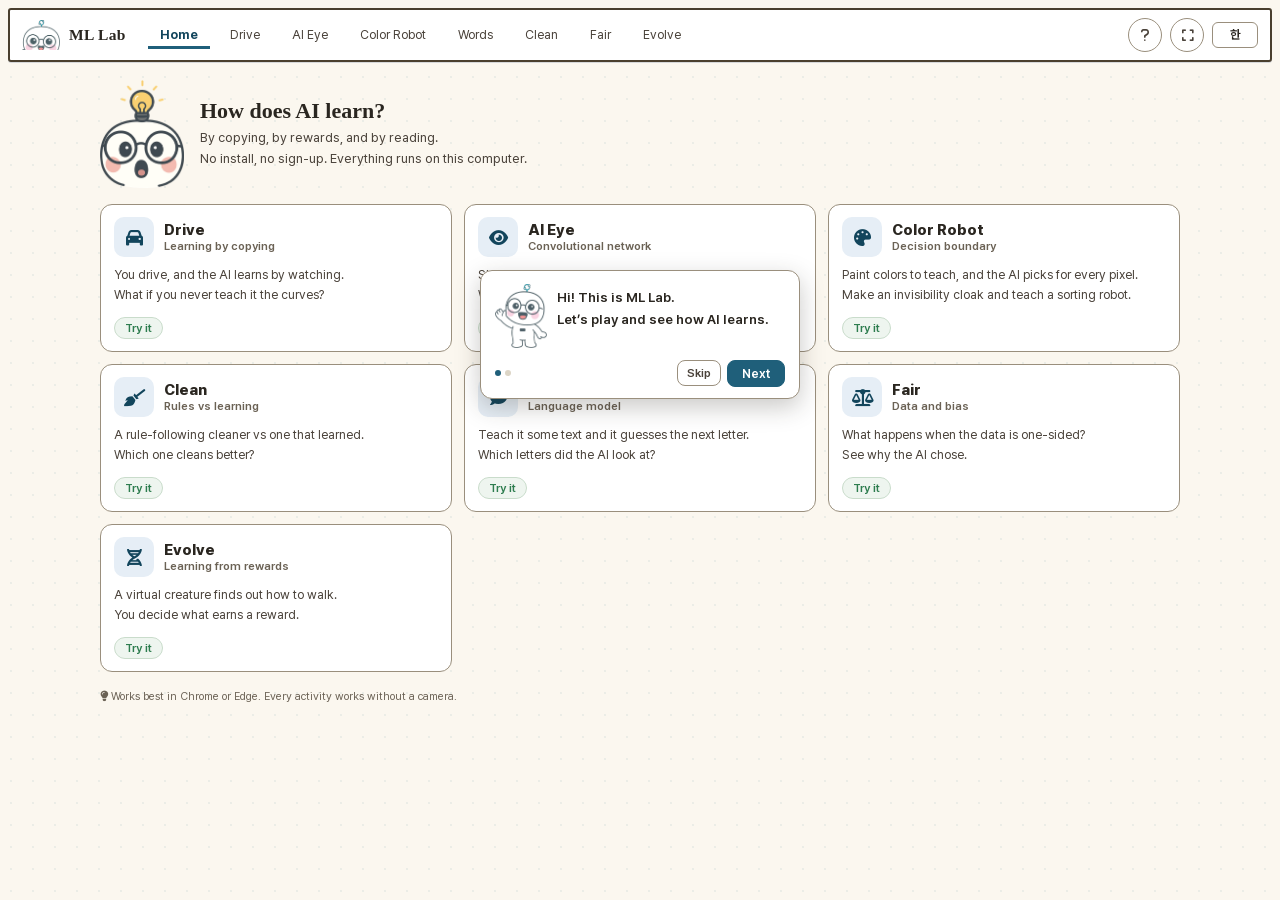
==== commit 40bf887a: "청소 · 공정 · 진화 활동 추가 — 활동 8개 모두 완성 청소 (규칙 vs Q-러닝) - 규칙 청소기 3종과 배우는 청소기(상태 135: 앞/왼/오른 칸 + 먼지 나침반) 150" ====
--- a/index.html
+++ b/index.html
@@ -11,7 +11,7 @@
 <link rel="stylesheet" href="assets/fonts/pretendard.css?v=1">
 <link rel="stylesheet" href="css/all.min.css?v=1">
 <link rel="stylesheet" href="css/themaker-ui.css?v=1">
-<link rel="stylesheet" href="css/app.css?v=4">
+<link rel="stylesheet" href="css/app.css?v=5">
 </head>
 <body>
 
@@ -53,12 +53,12 @@
           <div class="ft"><span class="badge ok">해 보기</span></div>
         </div>
       </a>
-      <a class="pan act soon" href="cleaner.html">
+      <a class="pan act" href="cleaner.html">
         <div class="pb">
           <div class="top"><span class="ic"><i class="fa-solid fa-broom"></i></span>
             <div><div class="tt">청소</div><div class="sub">규칙 vs 학습</div></div></div>
           <div class="ds">규칙대로 도는 청소기와 스스로 배운 청소기.<br>누가 더 깨끗이 치울까요?</div>
-          <div class="ft"><span class="badge">준비 중</span></div>
+          <div class="ft"><span class="badge ok">해 보기</span></div>
         </div>
       </a>
       <a class="pan act" href="word.html">
@@ -69,20 +69,20 @@
           <div class="ft"><span class="badge ok">해 보기</span></div>
         </div>
       </a>
-      <a class="pan act soon" href="fair.html">
+      <a class="pan act" href="fair.html">
         <div class="pb">
           <div class="top"><span class="ic"><i class="fa-solid fa-scale-balanced"></i></span>
             <div><div class="tt">공정</div><div class="sub">데이터와 편향</div></div></div>
           <div class="ds">한쪽 데이터만 많으면 AI는 어떻게 판단할까요?<br>AI가 고른 까닭도 봐요.</div>
-          <div class="ft"><span class="badge">준비 중</span></div>
+          <div class="ft"><span class="badge ok">해 보기</span></div>
         </div>
       </a>
-      <a class="pan act soon" href="evolve.html">
+      <a class="pan act" href="evolve.html">
         <div class="pb">
           <div class="top"><span class="ic"><i class="fa-solid fa-dna"></i></span>
             <div><div class="tt">진화</div><div class="sub">상 주며 배우기</div></div></div>
           <div class="ds">가상 생물이 걷는 법을 스스로 찾아요.<br>무엇에 상을 줄지 내가 정해요.</div>
-          <div class="ft"><span class="badge">준비 중</span></div>
+          <div class="ft"><span class="badge ok">해 보기</span></div>
         </div>
       </a>
     </div>
@@ -95,8 +95,8 @@
 
 <div id="toast"></div>
 
-<script src="lib/nav.js?v=4"></script>
-<script src="lib/i18n.js?v=4"></script>
-<script src="lib/tour.js?v=4"></script>
+<script src="lib/nav.js?v=5"></script>
+<script src="lib/i18n.js?v=5"></script>
+<script src="lib/tour.js?v=5"></script>
 </body>
 </html>
--- a/css/app.css
+++ b/css/app.css
@@ -181,6 +181,61 @@
 #belt{display:block;width:100%;height:auto;margin-top:8px;border:1px solid var(--line-soft);border-radius:8px}
 #beltSec .seg button{padding:5px 10px}
 
+/* ── 공통: 체크 줄 ── */
+.chk{display:flex;align-items:flex-start;gap:6px;font-size:12px;color:var(--ink2);font-weight:600;cursor:pointer;margin-top:6px;line-height:1.5}
+.chk input{accent-color:var(--acc);width:15px;height:15px;margin-top:1px;flex-shrink:0}
+table.exam .sub{font-size:10px;color:var(--ink3);font-weight:600;margin-top:2px}
+
+/* ── 청소 ── */
+#roomBox{display:flex;justify-content:center}
+#roomCv{display:block;border:1.5px solid var(--line);border-radius:6px;touch-action:none}
+#roomPick .mradio .mt,#botPick .mradio .mt{color:var(--ink3)}
+
+/* ── 공정 ── */
+.sumrow{display:flex;align-items:center;gap:8px;font-size:12px;font-weight:600;color:var(--ink2);margin-bottom:5px}
+.sumrow span:first-child{width:62px;flex-shrink:0}
+.sumrow .bt{flex:1;height:8px;border-radius:4px;background:var(--line-soft);overflow:hidden}
+.sumrow .bf{height:100%;background:var(--acc)}
+.sumrow .num{width:64px;text-align:right;flex-shrink:0}
+.tblwrap{overflow-x:auto;margin-top:8px}
+table.exam td.ok{color:var(--ok);font-weight:700}
+.feats{display:flex;flex-wrap:wrap;gap:6px}
+.feat{display:flex;align-items:center;gap:6px;border:1px solid var(--line);border-radius:8px;padding:6px 10px;
+  font-size:12.5px;font-weight:600;color:var(--ink2);cursor:pointer;background:var(--panel)}
+.feat input{accent-color:var(--acc)}
+.feat.warnish i{color:var(--warn)}
+.treewrap{overflow-x:auto;padding-bottom:4px}
+.tree{display:flex;flex-direction:column;align-items:center;min-width:max-content;padding:4px}
+.tnode{border:1.5px solid var(--line);border-radius:8px;padding:6px 10px;font-size:12px;font-weight:700;
+  color:var(--ink);background:var(--panel);text-align:center;white-space:nowrap}
+.tnode.q.flag{border-color:var(--warn);color:var(--warn)}
+.tnode.leaf{display:flex;flex-direction:column;gap:2px}
+.tnode.leaf span{font-size:10.5px;font-weight:600;color:var(--ink3)}
+.tnode.leaf.pass{border-color:var(--ok);background:var(--ok-soft)}
+.tnode.leaf.pass b{color:var(--ok)}
+.tnode.leaf.fail b{color:var(--ink3)}
+.tkids{display:flex;gap:10px;margin-top:6px;align-items:flex-start}
+.tkid{display:flex;flex-direction:column;align-items:center;border-top:1.5px solid var(--line-soft);padding-top:4px}
+.tedge{font-size:10.5px;font-weight:700;color:var(--ink3);margin-bottom:4px}
+.warnt{color:var(--warn)}
+.gap{margin-top:6px;font-size:13px;font-weight:800}
+.gap.bad{color:var(--warn)}
+.gap.good{color:var(--ok)}
+.wi-grid{display:grid;grid-template-columns:repeat(3,1fr);gap:0 12px}
+.wi-row{display:flex;flex-wrap:wrap;gap:8px;margin-top:10px;align-items:center}
+.wi{display:flex;align-items:center;gap:6px;border:1.5px solid var(--line);border-radius:8px;padding:7px 10px;font-size:12.5px;font-weight:600}
+.wi b{margin-left:4px}
+.wi.pass{border-color:var(--ok);background:var(--ok-soft)}
+.wi.pass b{color:var(--ok)}
+.wi.fail b{color:var(--warn)}
+
+/* ── 진화 ── */
+#stageBox{border:1px solid var(--line);border-radius:10px;overflow:hidden}
+#stage{display:block;width:100%}
+.stats{display:flex;flex-wrap:wrap;gap:6px;margin-top:8px}
+#testSeg button,#terrainSeg button{padding:5px 10px}
+#rewardPick .hint{margin-top:6px}
+
 /* ── 튜토리얼 (Sense Lab 과 같은 말풍선) ── */
 .tour{position:fixed;inset:0;z-index:300}
 .tour-spot{position:fixed;border-radius:10px;pointer-events:none;border:2px solid var(--acc);
@@ -202,7 +257,11 @@
 @media (max-width:1100px){
   .home{overflow:visible}
 }
+@media (max-width:1180px){
+  #engine{display:none}
+}
 @media (max-width:700px){
+  .navlink.m-hide{display:none}
   header{margin:6px 6px 0;padding:0 8px;gap:4px}
   header h1{font-size:15px;padding-right:6px;letter-spacing:0}
   header h1 img{height:24px}
@@ -228,6 +287,9 @@
   .eye-ai{width:100%}
   .eye-src{max-width:none}
   .augs{font-size:14px}
+  .chk{font-size:14px}
+  .wi-grid{grid-template-columns:1fr}
+  .feat{font-size:14px}
   .fcell .note{font-size:12px}
   .sensor{font-size:12.5px}
   #overlay{font-size:15px}
